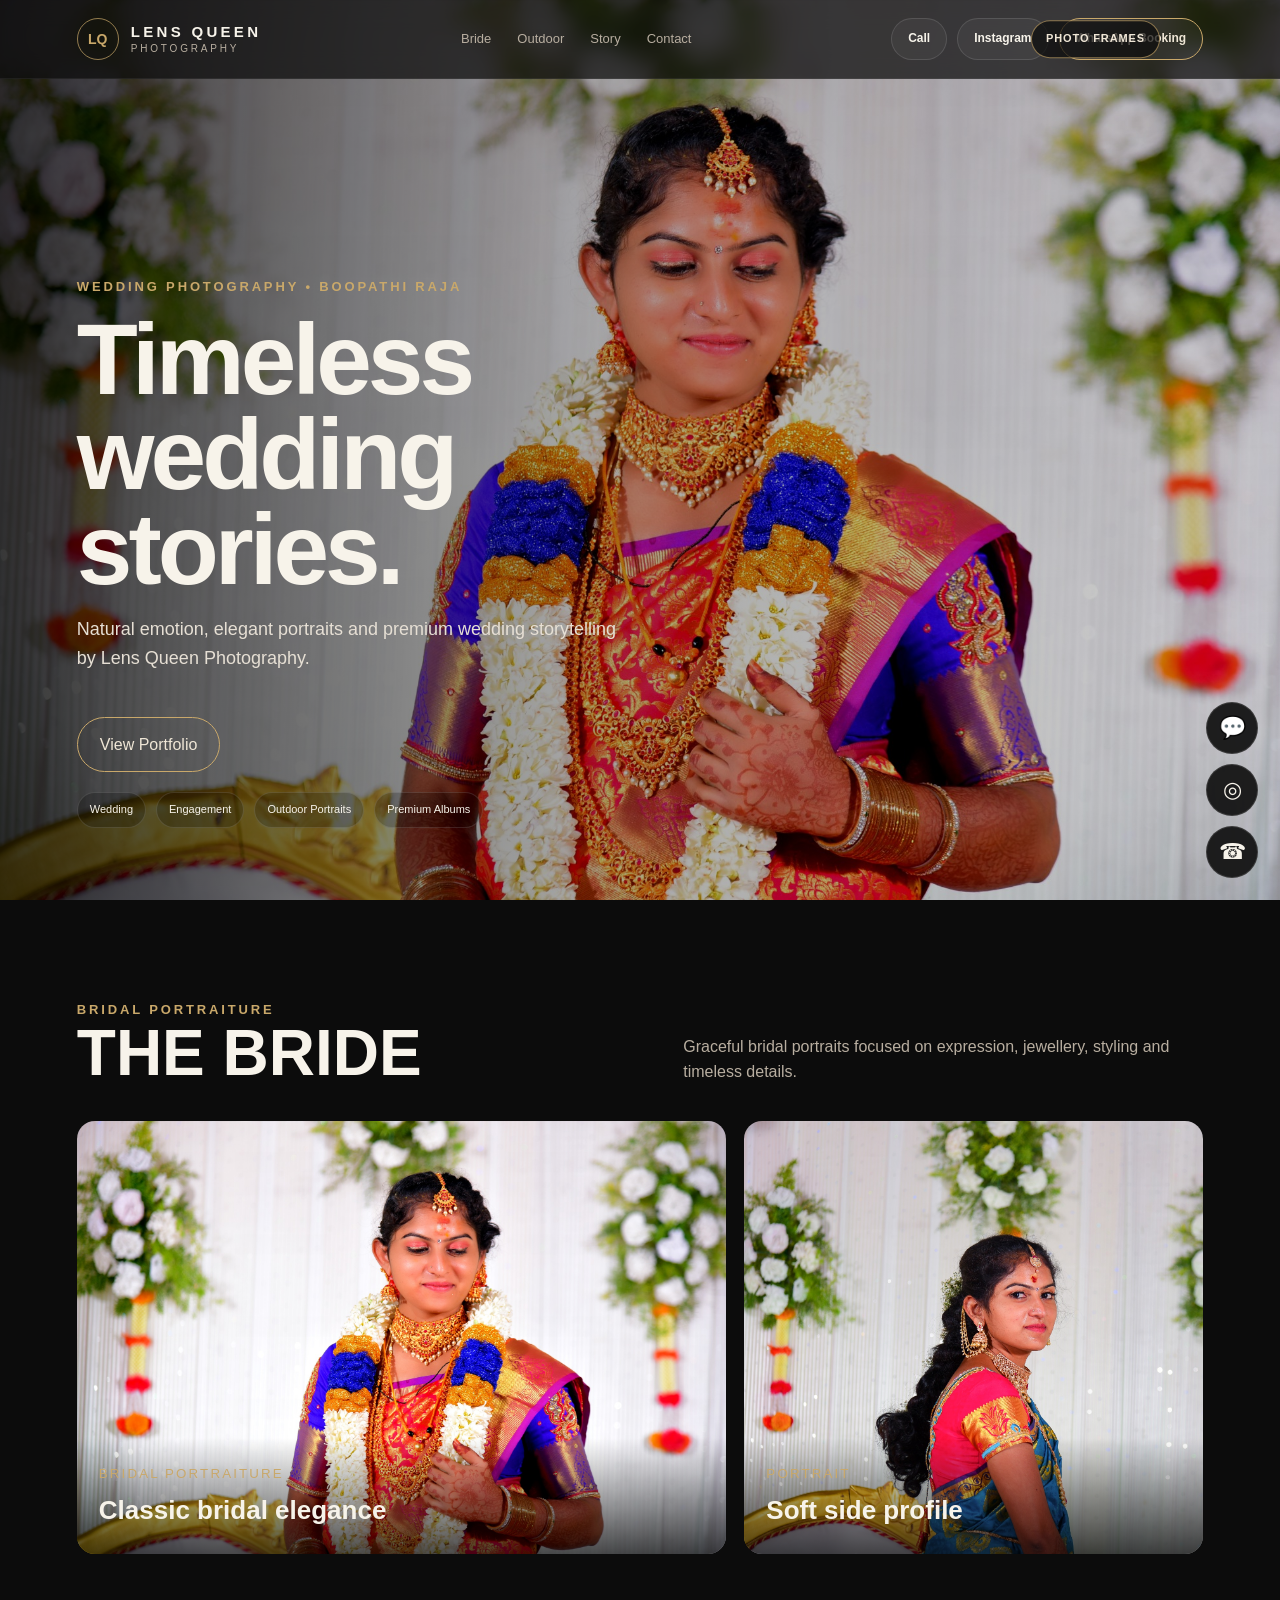
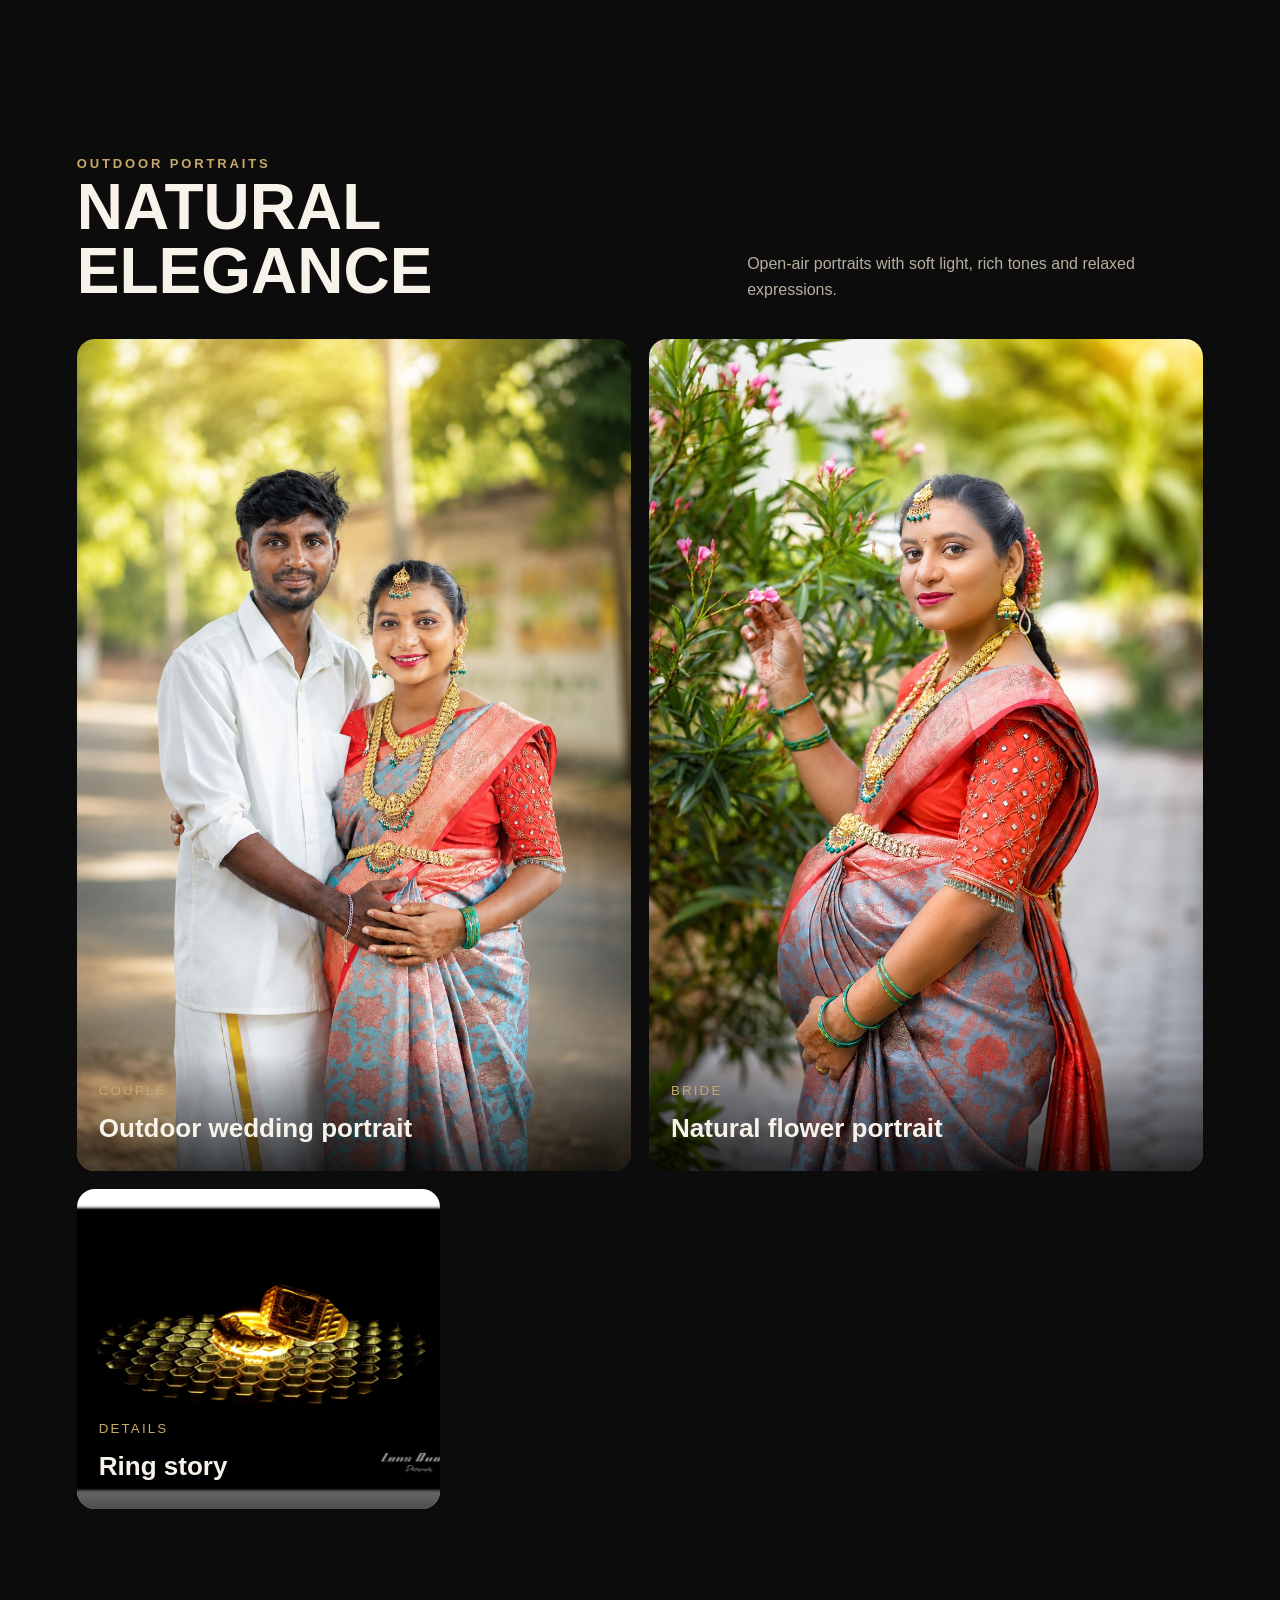
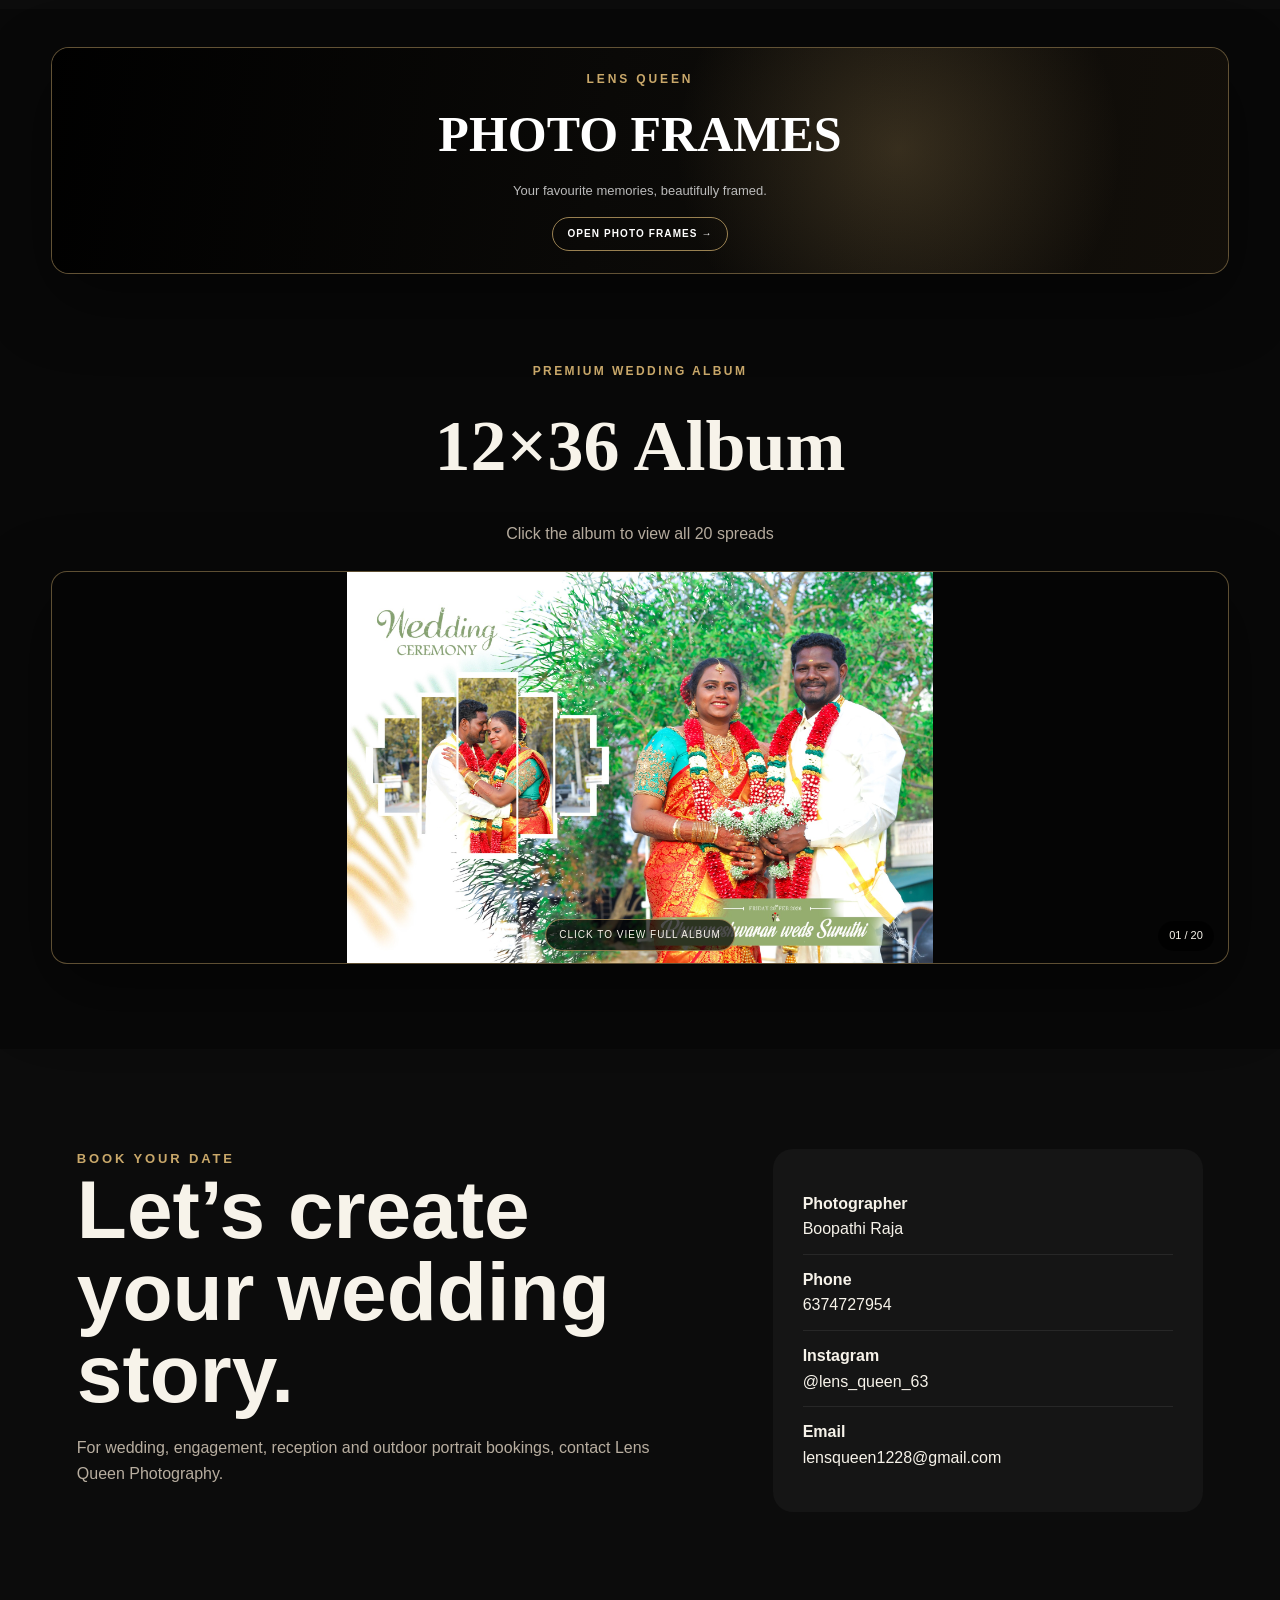
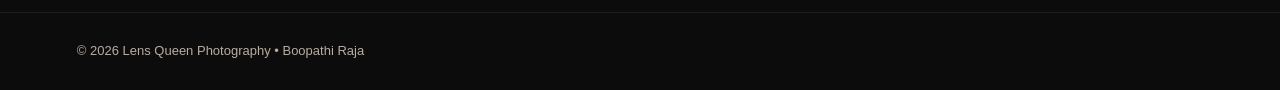
==== index.html @ 9f1c60b3 "Add files via upload" ====
<!DOCTYPE html>

<html lang="en">
<head>
<meta charset="utf-8"/>
<meta content="width=device-width, initial-scale=1.0" name="viewport"/>
<title>Lens Queen Photography | Boopathi Raja</title>
<style>
:root {
  --bg:#0c0c0c;
  --panel:#151515;
  --text:#f7f3ea;
  --muted:#b8aea0;
  --gold:#c9a86a;
  --cream:#efe6d6;
}
*{box-sizing:border-box}
html{scroll-behavior:smooth}
body{margin:0;background:var(--bg);color:var(--text);font-family:Arial,Helvetica,sans-serif;line-height:1.6}
a{color:inherit;text-decoration:none}
nav{
  position:fixed;top:0;left:0;right:0;z-index:10;
  display:flex;justify-content:space-between;align-items:center;
  padding:18px 6vw;background:rgba(12,12,12,.72);backdrop-filter:blur(12px);
  border-bottom:1px solid rgba(255,255,255,.06)
}
.brand{font-weight:800;letter-spacing:.18em;font-size:15px}
nav .links{display:flex;gap:26px;font-size:13px;color:var(--muted)}
.hero{
  min-height:100vh;display:grid;place-items:end start;padding:12vh 6vw 8vh;
  background:
    linear-gradient(90deg,rgba(0,0,0,.78) 0%,rgba(0,0,0,.35) 45%,rgba(0,0,0,.18) 100%),
    url('[data-uri]') center/cover no-repeat;
}
.hero .content{max-width:720px}
.kicker{color:var(--gold);font-weight:700;letter-spacing:.22em;font-size:13px}
h1{font-size:clamp(46px,8vw,100px);line-height:.95;margin:14px 0 18px;letter-spacing:-.04em}
.hero p{max-width:560px;color:#e6dfd4;font-size:18px}
.cta{display:inline-block;margin-top:26px;padding:14px 22px;border:1px solid var(--gold);color:var(--cream);border-radius:999px}
section{padding:100px 6vw}
.section-head{display:flex;justify-content:space-between;gap:30px;align-items:end;margin-bottom:36px}
.section-head h2{font-size:clamp(34px,5vw,64px);margin:0;line-height:1}
.section-head p{max-width:520px;color:var(--muted);margin:0}
.grid{display:grid;grid-template-columns:repeat(12,1fr);gap:18px}
.card{position:relative;overflow:hidden;border-radius:18px;background:var(--panel);min-height:320px}
.card img{width:100%;height:100%;object-fit:cover;display:block;transition:transform .5s ease}
.card:hover img{transform:scale(1.025)}
.c7{grid-column:span 7} .c5{grid-column:span 5} .c4{grid-column:span 4} .c8{grid-column:span 8} .c6{grid-column:span 6}
.overlay{position:absolute;inset:auto 0 0;padding:22px;background:linear-gradient(transparent,rgba(0,0,0,.7))}
.overlay small{color:var(--gold);letter-spacing:.16em}
.overlay h3{margin:5px 0 0;font-size:26px}
.philosophy{background:#111}
.quote{font-size:clamp(34px,6vw,76px);line-height:1.08;max-width:1100px;margin:0;color:var(--cream)}
.quote span{color:var(--gold)}
.contact{display:grid;grid-template-columns:1.2fr .8fr;gap:50px;align-items:start}
.contact h2{font-size:clamp(42px,7vw,82px);line-height:1;margin:0 0 20px}
.info{background:var(--panel);padding:30px;border-radius:20px}
.info div{padding:12px 0;border-bottom:1px solid rgba(255,255,255,.08)}
.info div:last-child{border-bottom:0}
footer{padding:28px 6vw;color:var(--muted);border-top:1px solid rgba(255,255,255,.08);font-size:13px}
@media(max-width:820px){
  nav .links{display:none}
  .grid{grid-template-columns:1fr}
  .c7,.c5,.c4,.c8,.c6{grid-column:auto}
  .contact{grid-template-columns:1fr}
  section{padding:72px 5vw}
}

.logo-wrap{display:flex;align-items:center;gap:12px}
.logo-mark{width:42px;height:42px;border:1px solid rgba(201,168,106,.7);border-radius:50%;display:grid;place-items:center;font-weight:800;font-size:14px;color:var(--gold)}
.logo-text{display:flex;flex-direction:column;line-height:1.05}
.logo-text strong{font-size:15px;letter-spacing:.22em}
.logo-text span{font-size:10px;color:var(--muted);letter-spacing:.28em;margin-top:4px}
.action-buttons{display:flex;gap:10px;align-items:center}
.action-btn{display:inline-flex;align-items:center;justify-content:center;min-height:42px;padding:0 16px;border-radius:999px;border:1px solid rgba(255,255,255,.12);background:rgba(255,255,255,.04);font-size:12px;font-weight:700;transition:.25s ease}
.action-btn.primary{border-color:var(--gold);color:var(--cream)}
.floating-contact{position:fixed;right:22px;bottom:22px;z-index:30;display:flex;flex-direction:column;gap:10px}
.float-btn{width:52px;height:52px;border-radius:50%;display:grid;place-items:center;background:rgba(16,16,16,.92);border:1px solid rgba(255,255,255,.13);font-size:22px}
.mobile-contact-bar{display:none}
.hero-badges{display:flex;gap:10px;flex-wrap:wrap;margin-top:20px}
.hero-badges span{padding:8px 12px;border:1px solid rgba(255,255,255,.12);border-radius:999px;font-size:11px;background:rgba(0,0,0,.22)}
@media(max-width:980px){nav{padding:14px 4vw}.links{display:none!important}.action-buttons{display:none}}
@media(max-width:820px){
body{padding-bottom:74px}.floating-contact{display:none}
.mobile-contact-bar{position:fixed;left:0;right:0;bottom:0;z-index:40;display:grid;grid-template-columns:repeat(3,1fr);background:rgba(10,10,10,.96);border-top:1px solid rgba(255,255,255,.08)}
.mobile-contact-bar a{min-height:64px;display:flex;align-items:center;justify-content:center;gap:8px;font-weight:700;font-size:12px;border-right:1px solid rgba(255,255,255,.07)}
.mobile-contact-bar a:last-child{border-right:0}
.logo-mark{width:36px;height:36px;font-size:12px}
.logo-text strong{font-size:13px}.logo-text span{font-size:9px}
}


.album-feature{
  padding:90px 6vw;
  background:linear-gradient(180deg,#101010 0%,#080808 100%);
  border-top:1px solid rgba(255,255,255,.06);
  border-bottom:1px solid rgba(255,255,255,.06);
}
.album-feature-wrap{
  max-width:1500px;margin:0 auto;
  display:grid;grid-template-columns:1.15fr .85fr;
  gap:42px;align-items:center
}
.album-feature-preview{
  display:block;overflow:hidden;border-radius:18px;
  border:1px solid rgba(201,168,106,.35);
  box-shadow:0 28px 70px rgba(0,0,0,.42);
  background:#111
}
.album-feature-preview img{
  width:100%;display:block;aspect-ratio:3/1;object-fit:cover;
  transition:transform .45s ease
}
.album-feature-preview:hover img{transform:scale(1.02)}
.album-feature-copy .kicker{
  color:var(--gold);font-size:12px;font-weight:700;
  letter-spacing:.22em
}
.album-feature-copy h2{
  margin:8px 0 14px;font-family:Georgia,serif;
  font-size:clamp(36px,5vw,70px);line-height:1.05
}
.album-feature-copy p{
  color:var(--muted);max-width:620px;font-size:16px
}
.album-open-btn{
  display:inline-block;margin-top:18px;padding:13px 22px;
  border:1px solid var(--gold);border-radius:999px;
  color:var(--cream);font-size:13px;font-weight:700;
  letter-spacing:.08em;transition:.25s
}
.album-open-btn:hover{background:var(--gold);color:#111}
@media(max-width:850px){
  .album-feature{padding:60px 18px}
  .album-feature-wrap{grid-template-columns:1fr;gap:24px}
  .album-feature-copy{text-align:center}
  .album-feature-copy p{margin-left:auto;margin-right:auto}
}



/* 12x36 full inline album */
.album-full-gallery{
  padding:90px 6vw 80px;
  background:linear-gradient(180deg,#101010 0%,#080808 100%);
  border-top:1px solid rgba(255,255,255,.06);
  border-bottom:1px solid rgba(255,255,255,.06);
}
.album-gallery-head{
  max-width:1500px;
  margin:0 auto 30px;
  text-align:center;
}
.album-gallery-head .kicker{
  color:var(--gold);
  font-size:12px;
  font-weight:700;
  letter-spacing:.22em;
}
.album-gallery-head h2{
  margin:8px 0 12px;
  font-family:Georgia,serif;
  font-size:clamp(38px,6vw,76px);
  line-height:1.05;
}
.album-gallery-head p{
  color:var(--muted);
  margin:0 auto;
  max-width:760px;
}
.album-spreads{
  max-width:1600px;
  margin:0 auto;
  display:grid;
  grid-template-columns:1fr;
  gap:28px;
}
.album-spread{
  margin:0;
  overflow:hidden;
  border-radius:16px;
  background:#111;
  border:1px solid rgba(201,168,106,.28);
  box-shadow:0 24px 60px rgba(0,0,0,.32);
}
.album-spread img{
  display:block;
  width:100%;
  height:auto;
  aspect-ratio:3/1;
  object-fit:contain;
  background:#111;
}
.album-spread figcaption{
  padding:9px 14px;
  color:#9f968a;
  font-size:12px;
  text-align:right;
}
@media(max-width:700px){
  .album-full-gallery{padding:60px 12px 50px}
  .album-spreads{gap:16px}
  .album-spread{border-radius:9px}
}

/* Cinematic 12x36 Album Movie */
.album-movie-section{
  padding:80px 4vw 90px;
  background:radial-gradient(circle at center,#18130e 0,#0b0b0b 48%,#060606 100%);
  border-top:1px solid rgba(255,255,255,.06);
}
.album-movie-head{text-align:center;max-width:900px;margin:0 auto 28px}
.album-movie-head .kicker{color:var(--gold);font-size:12px;font-weight:700;letter-spacing:.22em}
.album-movie-head h2{font-family:Georgia,serif;font-size:clamp(40px,6vw,76px);margin:8px 0}
.album-movie-head p{color:var(--muted);margin:0}
.album-movie{position:relative;max-width:1500px;margin:auto;padding:0 56px}
.movie-stage{
  position:relative;overflow:hidden;border-radius:18px;background:#050505;
  border:1px solid rgba(201,168,106,.38);box-shadow:0 30px 90px rgba(0,0,0,.55);
  aspect-ratio:3/1;
}
.movie-stage img{
  width:100%;height:100%;display:block;object-fit:contain;background:#050505;
  opacity:1;transform:scale(1);transition:opacity .65s ease,transform 5s ease;
}
.movie-stage img.movie-changing{opacity:.08;transform:scale(1.015)}
.movie-shade{position:absolute;inset:0;pointer-events:none;background:linear-gradient(180deg,transparent 70%,rgba(0,0,0,.45))}
.movie-counter{position:absolute;right:18px;bottom:15px;padding:7px 11px;border-radius:999px;background:rgba(0,0,0,.62);font-size:12px;letter-spacing:.12em}
.movie-play{position:absolute;left:18px;bottom:14px;width:38px;height:38px;border-radius:50%;border:1px solid rgba(255,255,255,.35);background:rgba(0,0,0,.55);color:#fff;cursor:pointer}
.movie-arrow{position:absolute;top:50%;transform:translateY(-50%);z-index:5;width:44px;height:64px;border-radius:999px;border:1px solid rgba(201,168,106,.5);background:rgba(10,10,10,.75);color:#fff;font-size:25px;cursor:pointer}
.movie-prev{left:0}.movie-next{right:0}
.movie-dots{display:flex;justify-content:center;flex-wrap:wrap;gap:7px;margin-top:18px}
.movie-dot{width:7px;height:7px;padding:0;border:0;border-radius:50%;background:#555;cursor:pointer}
.movie-dot.active{background:var(--gold);transform:scale(1.45)}
@media(max-width:700px){
  .album-movie-section{padding:55px 10px 65px}
  .album-movie{padding:0}
  .movie-stage{border-radius:9px}
  .movie-arrow{top:calc(50% - 15px);width:34px;height:50px;background:rgba(0,0,0,.5)}
  .movie-prev{left:6px}.movie-next{right:6px}
  .movie-counter{right:9px;bottom:8px;font-size:10px}
  .movie-play{left:9px;bottom:7px;width:32px;height:32px}
}

.album-launch-section{padding:75px 4vw;background:#080808}
.album-launch-card{position:relative;max-width:1300px;margin:auto;aspect-ratio:3/1;overflow:hidden;border-radius:18px;border:1px solid rgba(201,168,106,.45);cursor:pointer;background:#050505}
.album-launch-card img{width:100%;height:100%;object-fit:cover;display:block;filter:brightness(.65);transition:.4s}
.album-launch-card:hover img{transform:scale(1.015);filter:brightness(.5)}
.album-launch-overlay{position:absolute;inset:0;display:flex;flex-direction:column;align-items:center;justify-content:center;text-align:center;background:linear-gradient(180deg,transparent,rgba(0,0,0,.5))}
.album-launch-overlay .kicker{color:var(--gold);font-size:12px;letter-spacing:.2em}
.album-launch-overlay h2{font-family:Georgia,serif;font-size:clamp(34px,6vw,72px);margin:8px 0 18px}
.album-launch-overlay span{border:1px solid var(--gold);padding:11px 18px;border-radius:999px;color:#fff;font-size:12px;letter-spacing:.12em}
.album-modal{position:fixed;inset:0;z-index:9999;background:rgba(0,0,0,.96);display:none;align-items:center;justify-content:center;padding:65px 60px}
.album-modal.open{display:flex}
.modal-stage{position:relative;width:min(1500px,100%);aspect-ratio:3/1;background:#050505;border:1px solid rgba(201,168,106,.4);border-radius:15px;overflow:hidden}
.modal-stage img{width:100%;height:100%;object-fit:contain;display:block}
.album-close{position:absolute;right:18px;top:12px;z-index:4;border:0;background:none;color:#fff;font-size:42px;cursor:pointer}
.modal-arrow{position:absolute;z-index:4;top:50%;transform:translateY(-50%);width:46px;height:64px;border-radius:30px;border:1px solid rgba(201,168,106,.55);background:rgba(0,0,0,.6);color:#fff;font-size:35px;cursor:pointer}
.modal-prev{left:8px}.modal-next{right:8px}
.modal-counter{position:absolute;right:14px;bottom:12px;background:rgba(0,0,0,.65);padding:7px 12px;border-radius:20px}
.modal-play{position:absolute;left:14px;bottom:10px;width:38px;height:38px;border-radius:50%;border:1px solid #777;background:rgba(0,0,0,.65);color:#fff}
@media(max-width:700px){
 .album-launch-section{padding:45px 10px}
 .album-launch-card{border-radius:10px}
 .album-modal{padding:55px 5px}
 .modal-stage{border-radius:8px}
 .modal-arrow{width:34px;height:50px;font-size:27px}
 .album-close{right:12px;top:7px}
}

.album-home-movie-section{padding:70px 4vw 85px;background:#080808}
.album-home-head{text-align:center;margin-bottom:25px}.album-home-head .kicker{color:var(--gold);font-size:12px;letter-spacing:.2em}
.album-home-head h2{font-family:Georgia,serif;font-size:clamp(38px,6vw,72px);margin:8px 0}.album-home-head p{color:var(--muted)}
.album-home-stage{position:relative;max-width:1400px;margin:auto;aspect-ratio:3/1;background:#050505;border:1px solid rgba(201,168,106,.45);border-radius:16px;overflow:hidden;cursor:pointer;box-shadow:0 25px 70px rgba(0,0,0,.5)}
.album-home-stage img{width:100%;height:100%;object-fit:contain;display:block;transition:opacity .5s ease}
.home-album-counter{position:absolute;right:14px;bottom:12px;background:rgba(0,0,0,.7);padding:6px 11px;border-radius:20px;font-size:11px}
.home-open-label{position:absolute;left:50%;bottom:12px;transform:translateX(-50%);background:rgba(0,0,0,.7);border:1px solid rgba(201,168,106,.65);padding:7px 13px;border-radius:20px;font-size:10px;letter-spacing:.1em;white-space:nowrap}
@media(max-width:700px){.album-home-movie-section{padding:45px 10px}.album-home-stage{border-radius:8px}.home-open-label{bottom:8px;font-size:8px;padding:5px 8px}.home-album-counter{bottom:8px;right:7px;font-size:8px}}

.album-modal.open{display:block;overflow-y:auto;padding:70px 4vw 50px}
.all-album-wrap{max-width:1500px;margin:auto}
.all-album-head{text-align:center;margin-bottom:28px}
.all-album-head .kicker{color:var(--gold);font-size:12px;letter-spacing:.2em}
.all-album-head h2{font-family:Georgia,serif;font-size:clamp(38px,6vw,68px);margin:7px 0}
.all-album-head p{color:var(--muted)}
.all-album-grid{display:grid;grid-template-columns:1fr;gap:22px}
.all-album-grid figure{margin:0;background:#050505;border:1px solid rgba(201,168,106,.28);border-radius:12px;overflow:hidden}
.all-album-grid img{width:100%;height:auto;display:block;aspect-ratio:3/1;object-fit:contain}
.all-album-grid figcaption{text-align:center;color:#aaa;font-size:11px;padding:8px;letter-spacing:.1em}
@media(max-width:700px){.album-modal.open{padding:58px 7px 30px}.all-album-grid{gap:12px}.all-album-grid figure{border-radius:7px}}

/* PHOTO FRAMES — exact center of the top header */
.photo-frames-exact-center{
  position:absolute;
  left:50%;
  top:50%;
  transform:translate(-50%,-50%);
  z-index:20;
  color:var(--cream);
  border:1px solid rgba(201,168,106,.65);
  padding:9px 16px;
  border-radius:999px;
  font-size:12px;
  font-weight:700;
  letter-spacing:.08em;
  white-space:nowrap;
  background:rgba(12,12,12,.72);
}
@media(max-width:820px){
  .photo-frames-exact-center{
    display:block;
    left:50%;
    padding:8px 12px;
    font-size:10px;
  }
}

/* Photo Frames feature — placed immediately above 12x36 Album */
.photo-frames-feature{padding:70px 4vw 25px;background:#080808}
.photo-frames-feature-card{
  position:relative;display:block;max-width:1400px;margin:auto;min-height:330px;
  overflow:hidden;border-radius:18px;border:1px solid rgba(201,168,106,.45);
  text-decoration:none;color:#fff;background:#0c0b09;
  box-shadow:0 25px 70px rgba(0,0,0,.45)
}
.photo-frames-feature-bg{
  position:absolute;inset:0;
  background:
    radial-gradient(circle at 72% 45%,rgba(201,168,106,.22),transparent 26%),
    linear-gradient(100deg,rgba(0,0,0,.96) 0%,rgba(10,9,7,.88) 48%,rgba(22,17,10,.62) 100%);
  transition:transform .45s ease,filter .45s ease
}
.photo-frames-feature-card:hover .photo-frames-feature-bg{transform:scale(1.02);filter:brightness(1.12)}
.photo-frames-feature-content{
  position:relative;z-index:2;min-height:330px;display:flex;flex-direction:column;
  justify-content:center;align-items:center;text-align:center;padding:35px
}
.photo-frames-kicker{color:var(--gold);font-size:12px;font-weight:700;letter-spacing:.24em}
.photo-frames-feature h2{font-family:Georgia,serif;font-size:clamp(42px,7vw,82px);margin:8px 0 10px}
.photo-frames-feature p{color:#bbb;margin:0 0 25px}
.photo-frames-feature span{
  display:inline-block;border:1px solid rgba(201,168,106,.75);border-radius:999px;
  padding:11px 18px;color:#fff;font-size:11px;font-weight:700;letter-spacing:.11em
}
@media(max-width:700px){
 .photo-frames-feature{padding:45px 10px 15px}
 .photo-frames-feature-card,.photo-frames-feature-content{min-height:230px}
 .photo-frames-feature-card{border-radius:10px}
 .photo-frames-feature-content{padding:24px 15px}
 .photo-frames-feature p{font-size:13px}
}

/* PHOTO FRAMES — move from center to right side of top header */
.photo-frames-exact-center{display:none!important;}
.photo-frames-side{
  position:absolute;
  right:190px;
  top:50%;
  transform:translateY(-50%);
  z-index:20;
  color:var(--cream);
  border:1px solid rgba(201,168,106,.65);
  padding:9px 14px;
  border-radius:999px;
  font-size:11px;
  font-weight:700;
  letter-spacing:.08em;
  white-space:nowrap;
  background:rgba(12,12,12,.72);
}
@media(max-width:980px){
  .photo-frames-side{
    right:72px;
    padding:8px 11px;
    font-size:10px;
  }
}
@media(max-width:560px){
  .photo-frames-side{
    right:58px;
    padding:7px 9px;
    font-size:9px;
  }
}

/* PHOTO FRAMES — keep on side, but not too close to screen edge */
.photo-frames-side{
  right:120px !important;
}
@media(max-width:980px){
  .photo-frames-side{
    right:82px !important;
  }
}
@media(max-width:560px){
  .photo-frames-side{
    right:64px !important;
    padding:7px 9px !important;
    font-size:9px !important;
  }
}

/* Compact PHOTO FRAMES section */
.photo-frames-feature{padding:38px 4vw 18px !important;}
.photo-frames-feature-card{min-height:190px !important;}
.photo-frames-feature-content{min-height:190px !important;padding:22px !important;}
.photo-frames-feature h2{
  font-size:clamp(30px,4vw,50px) !important;
  margin:5px 0 7px !important;
}
.photo-frames-feature p{
  margin:0 0 15px !important;
  font-size:13px !important;
}
.photo-frames-feature span{
  padding:8px 14px !important;
  font-size:10px !important;
}
@media(max-width:700px){
 .photo-frames-feature{padding:28px 10px 12px !important;}
 .photo-frames-feature-card,.photo-frames-feature-content{min-height:150px !important;}
 .photo-frames-feature h2{font-size:30px !important;}
 .photo-frames-feature p{font-size:11px !important;margin-bottom:11px !important;}
}
</style>
</head>
<body><div id="top"></div>
<nav>
<a class="logo-wrap" href="#top">
<div class="logo-mark">LQ</div>
<div class="logo-text"><strong>LENS QUEEN</strong><span>PHOTOGRAPHY</span></div>
</a>
<div class="links">
<a href="#bride">Bride</a><a href="#outdoor">Outdoor</a><a href="#story">Story</a><a href="#contact">Contact</a>
</div>
<a class="photo-frames-side" href="photo-frames/">PHOTO FRAMES</a><div class="action-buttons">
<a class="action-btn" href="tel:+916374727954">Call</a>
<a class="action-btn" href="https://instagram.com/lens_queen_63" target="_blank">Instagram</a>
<a class="action-btn primary" href="https://wa.me/916374727954?text=Hi%20Lens%20Queen%20Photography,%20I%20would%20like%20to%20book%20a%20wedding%20shoot." target="_blank">WhatsApp Booking</a>
</div>
</nav>
<header class="hero">
<div class="content">
<div class="kicker">WEDDING PHOTOGRAPHY • BOOPATHI RAJA</div>
<h1>Timeless wedding stories.</h1>
<p>Natural emotion, elegant portraits and premium wedding storytelling by Lens Queen Photography.</p>
<a class="cta" href="#bride">View Portfolio</a><div class="hero-badges"><span>Wedding</span><span>Engagement</span><span>Outdoor Portraits</span><span>Premium Albums</span></div>
</div>
</header>
<section id="bride">
<div class="section-head">
<div>
<div class="kicker">BRIDAL PORTRAITURE</div>
<h2>THE BRIDE</h2>
</div>
<p>Graceful bridal portraits focused on expression, jewellery, styling and timeless details.</p>
</div>
<div class="grid">
<div class="card c7"><img src="[data-uri]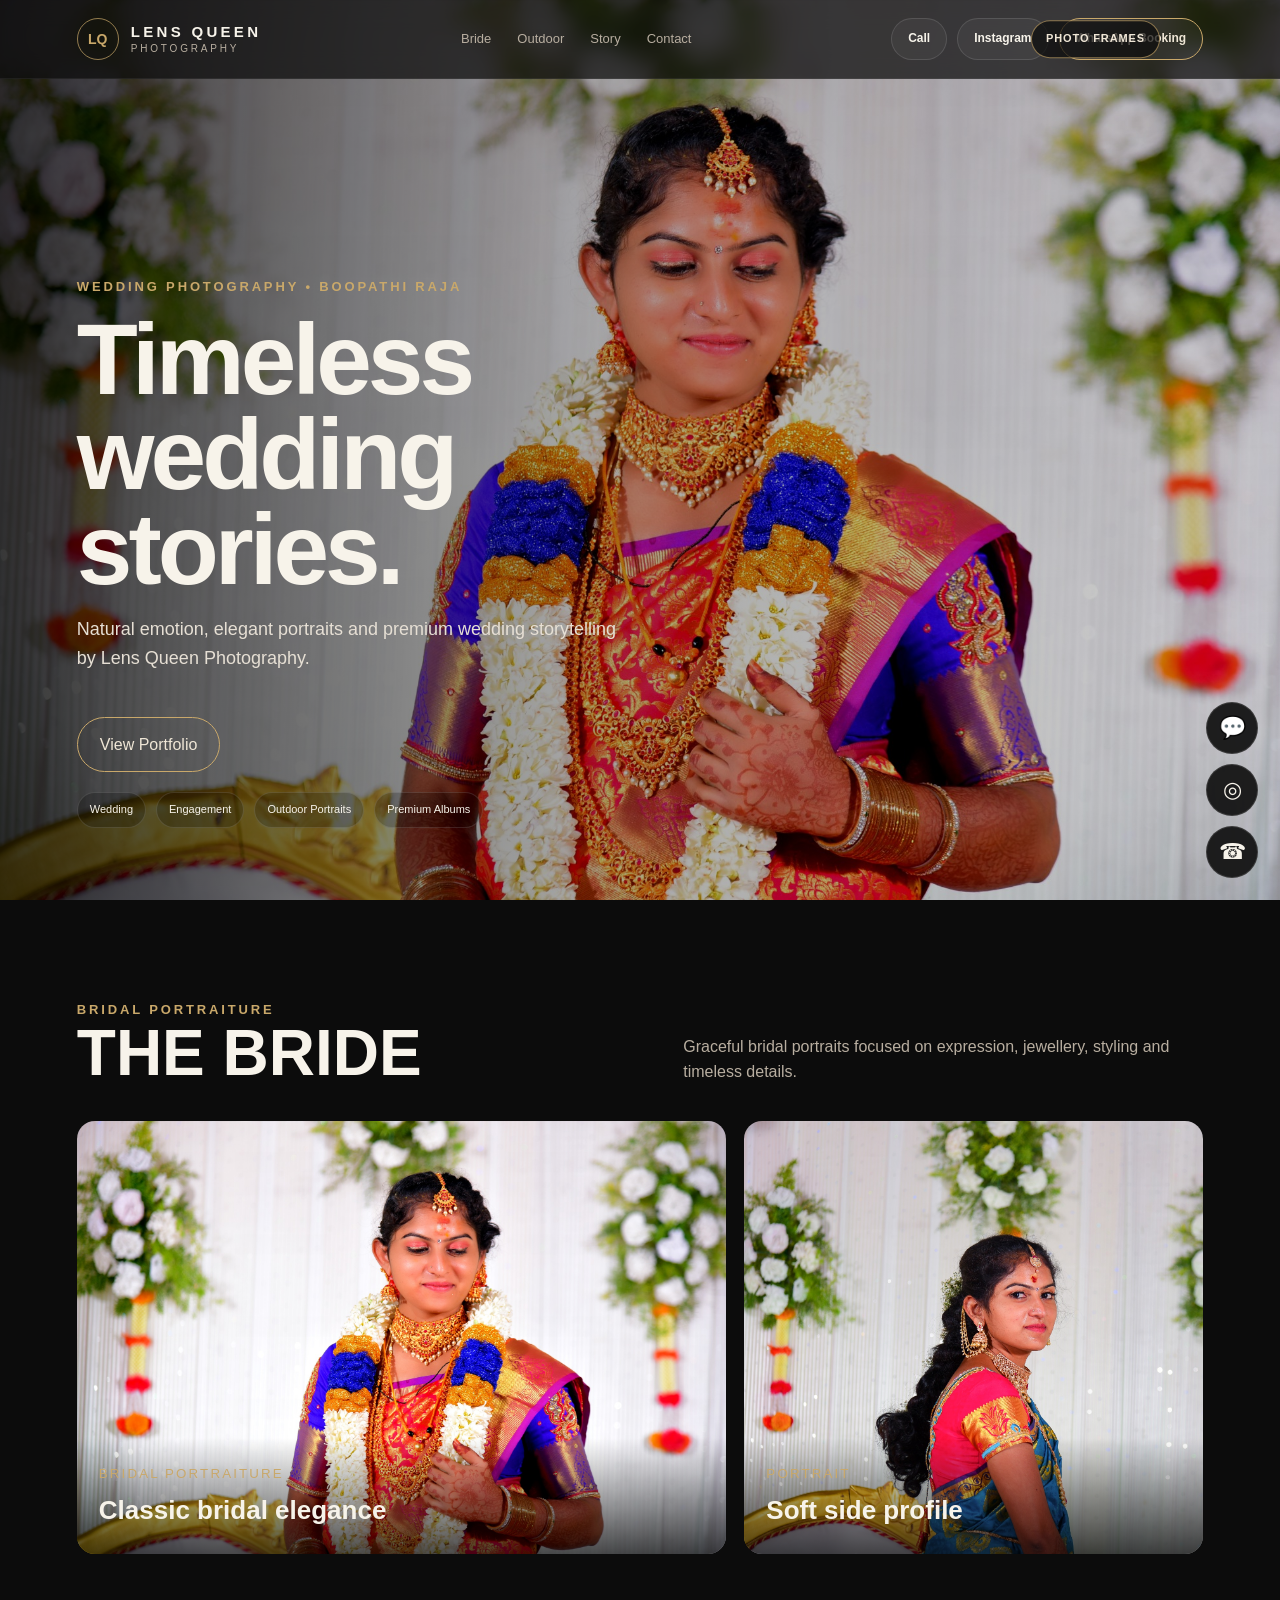
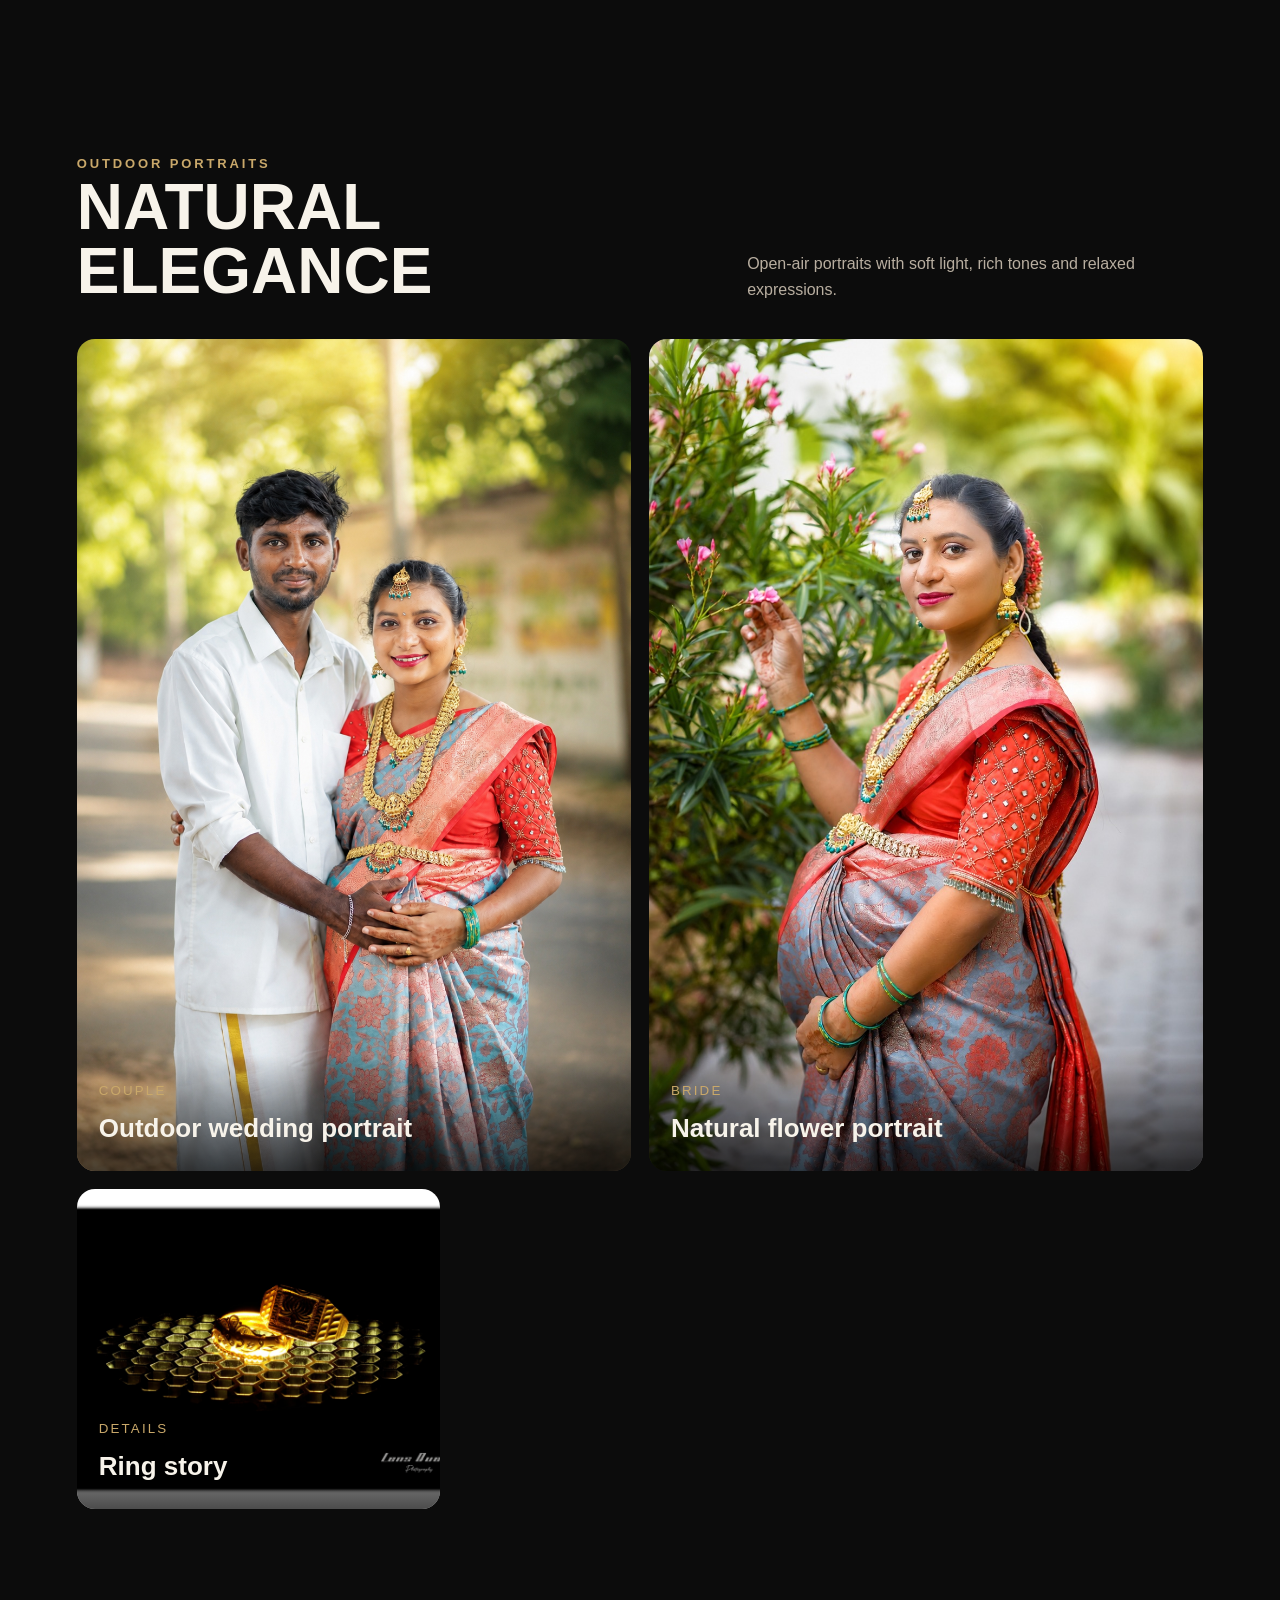
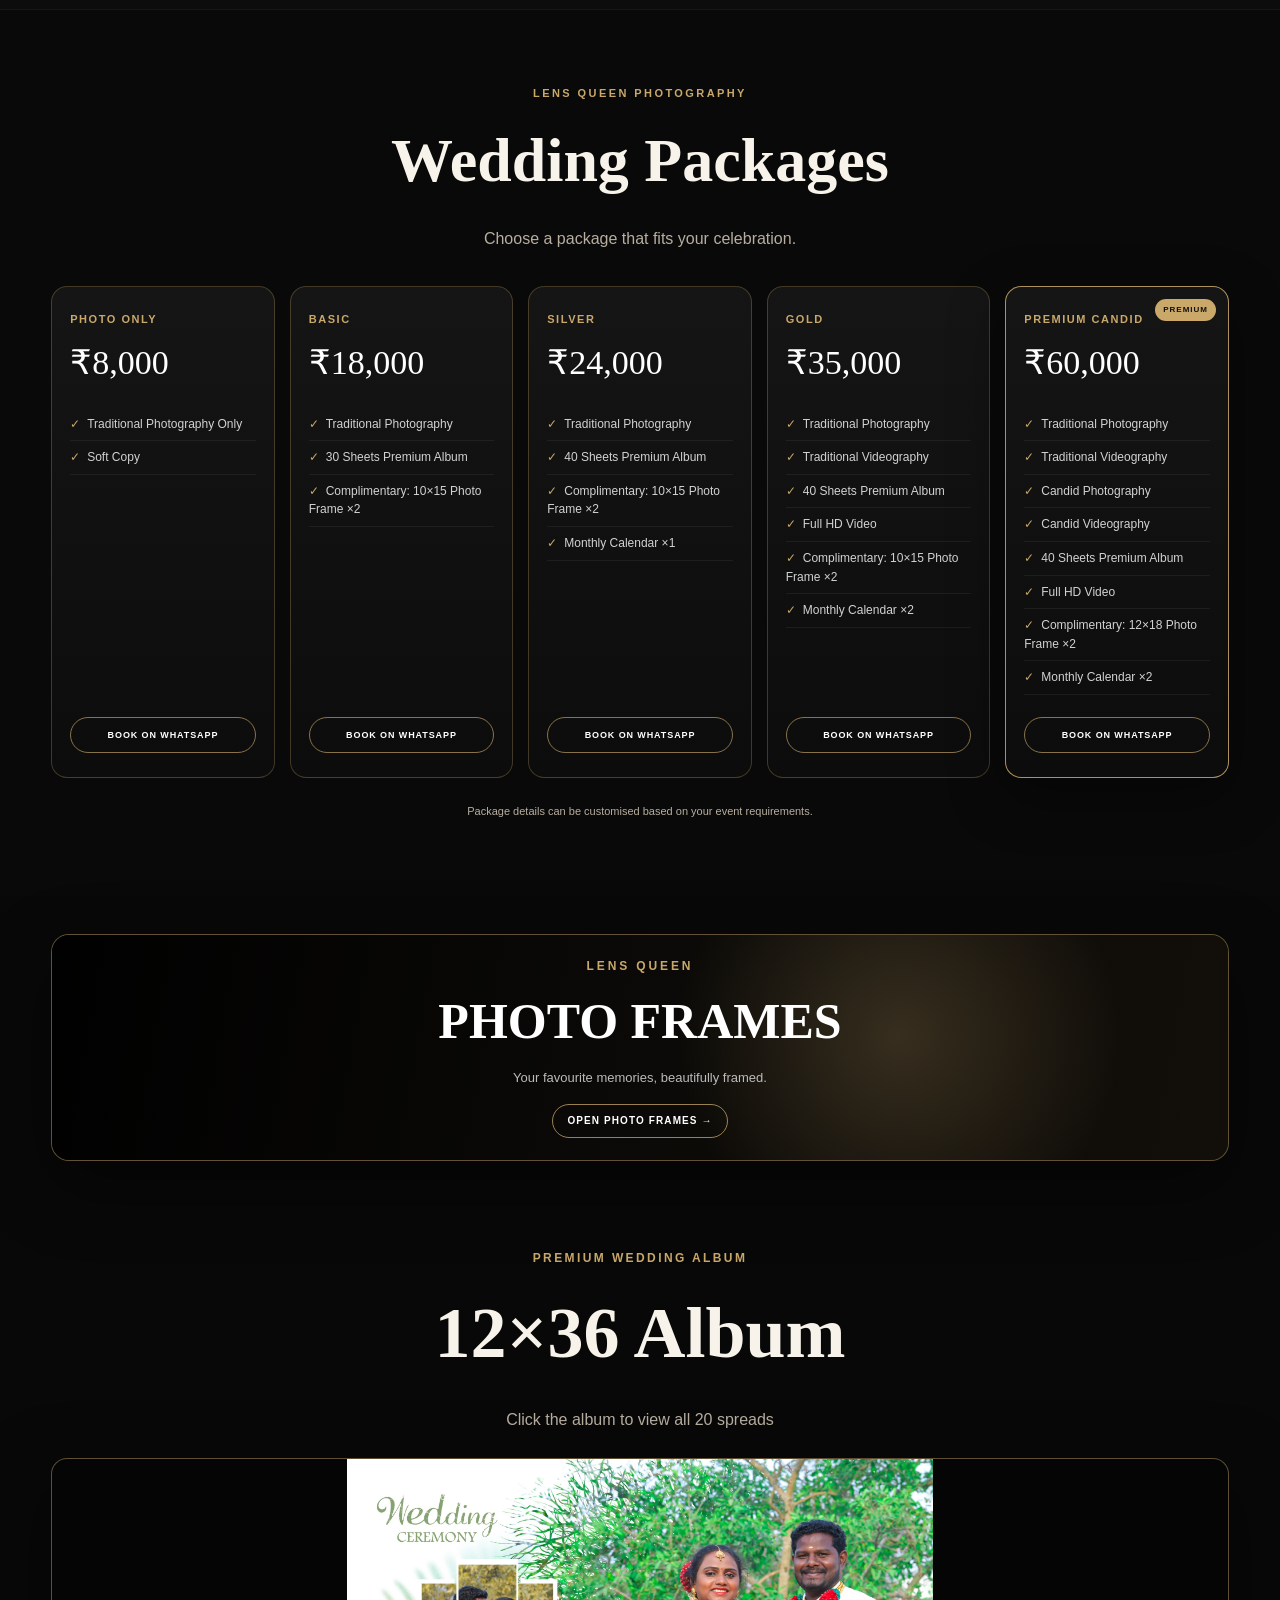
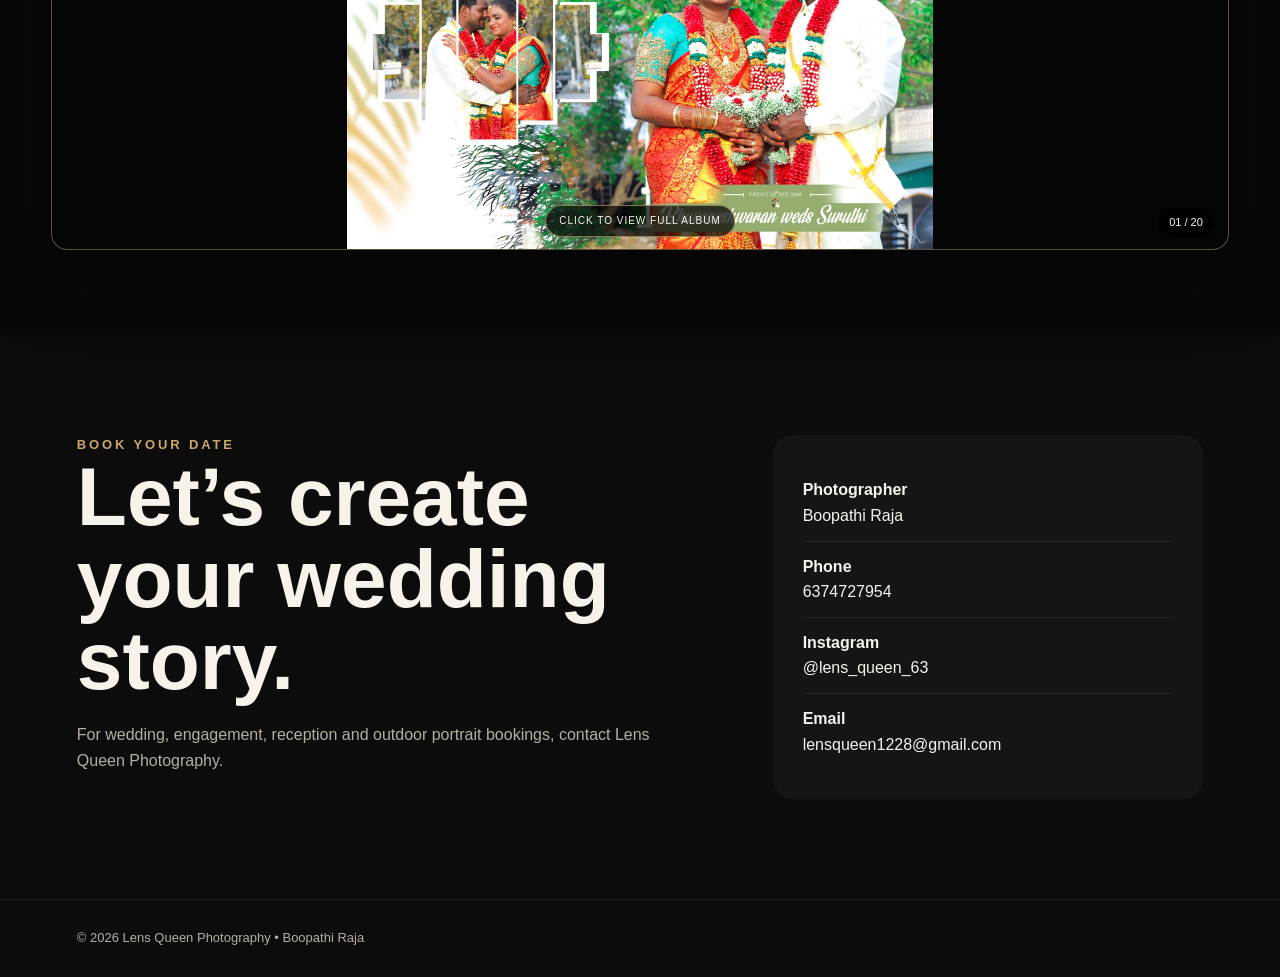
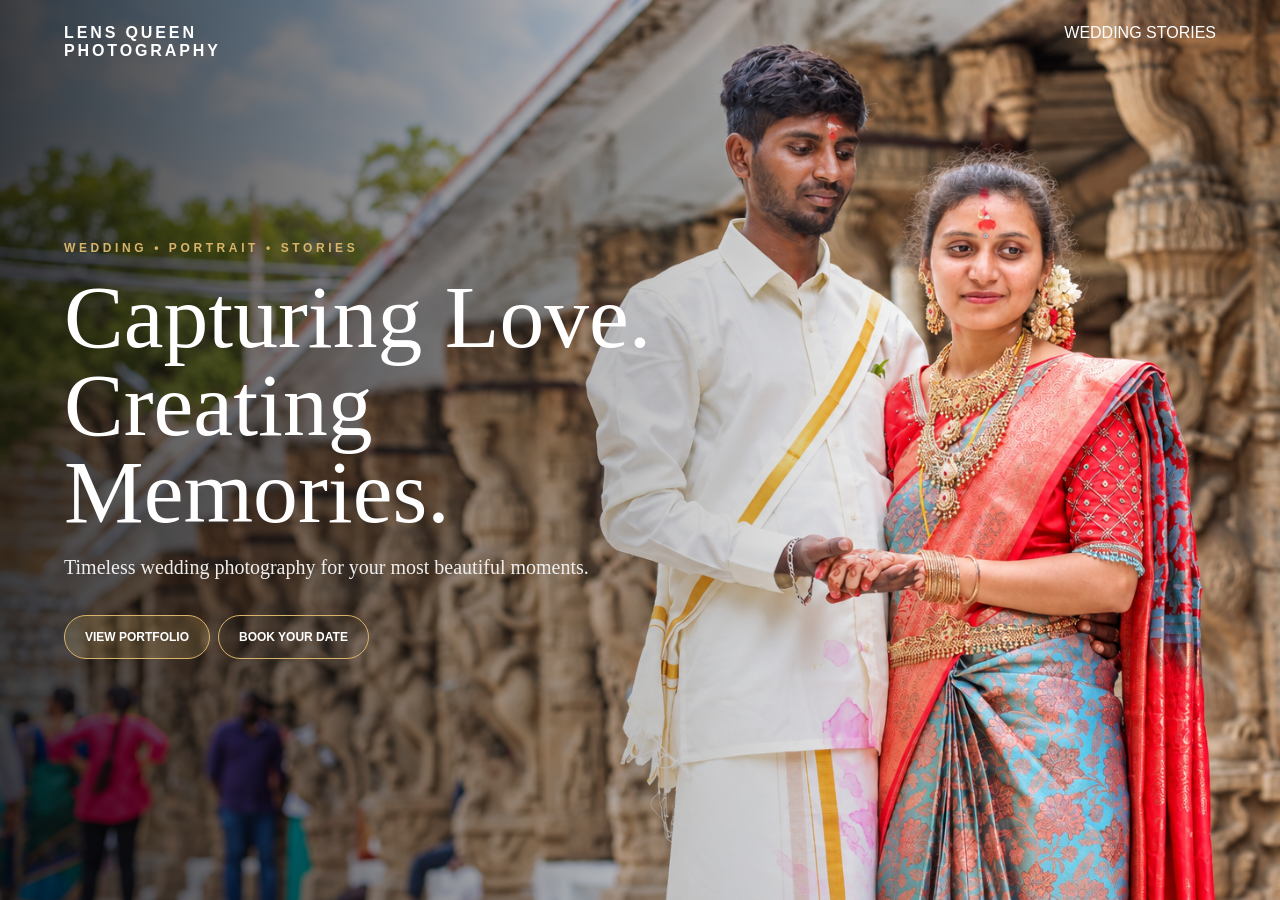
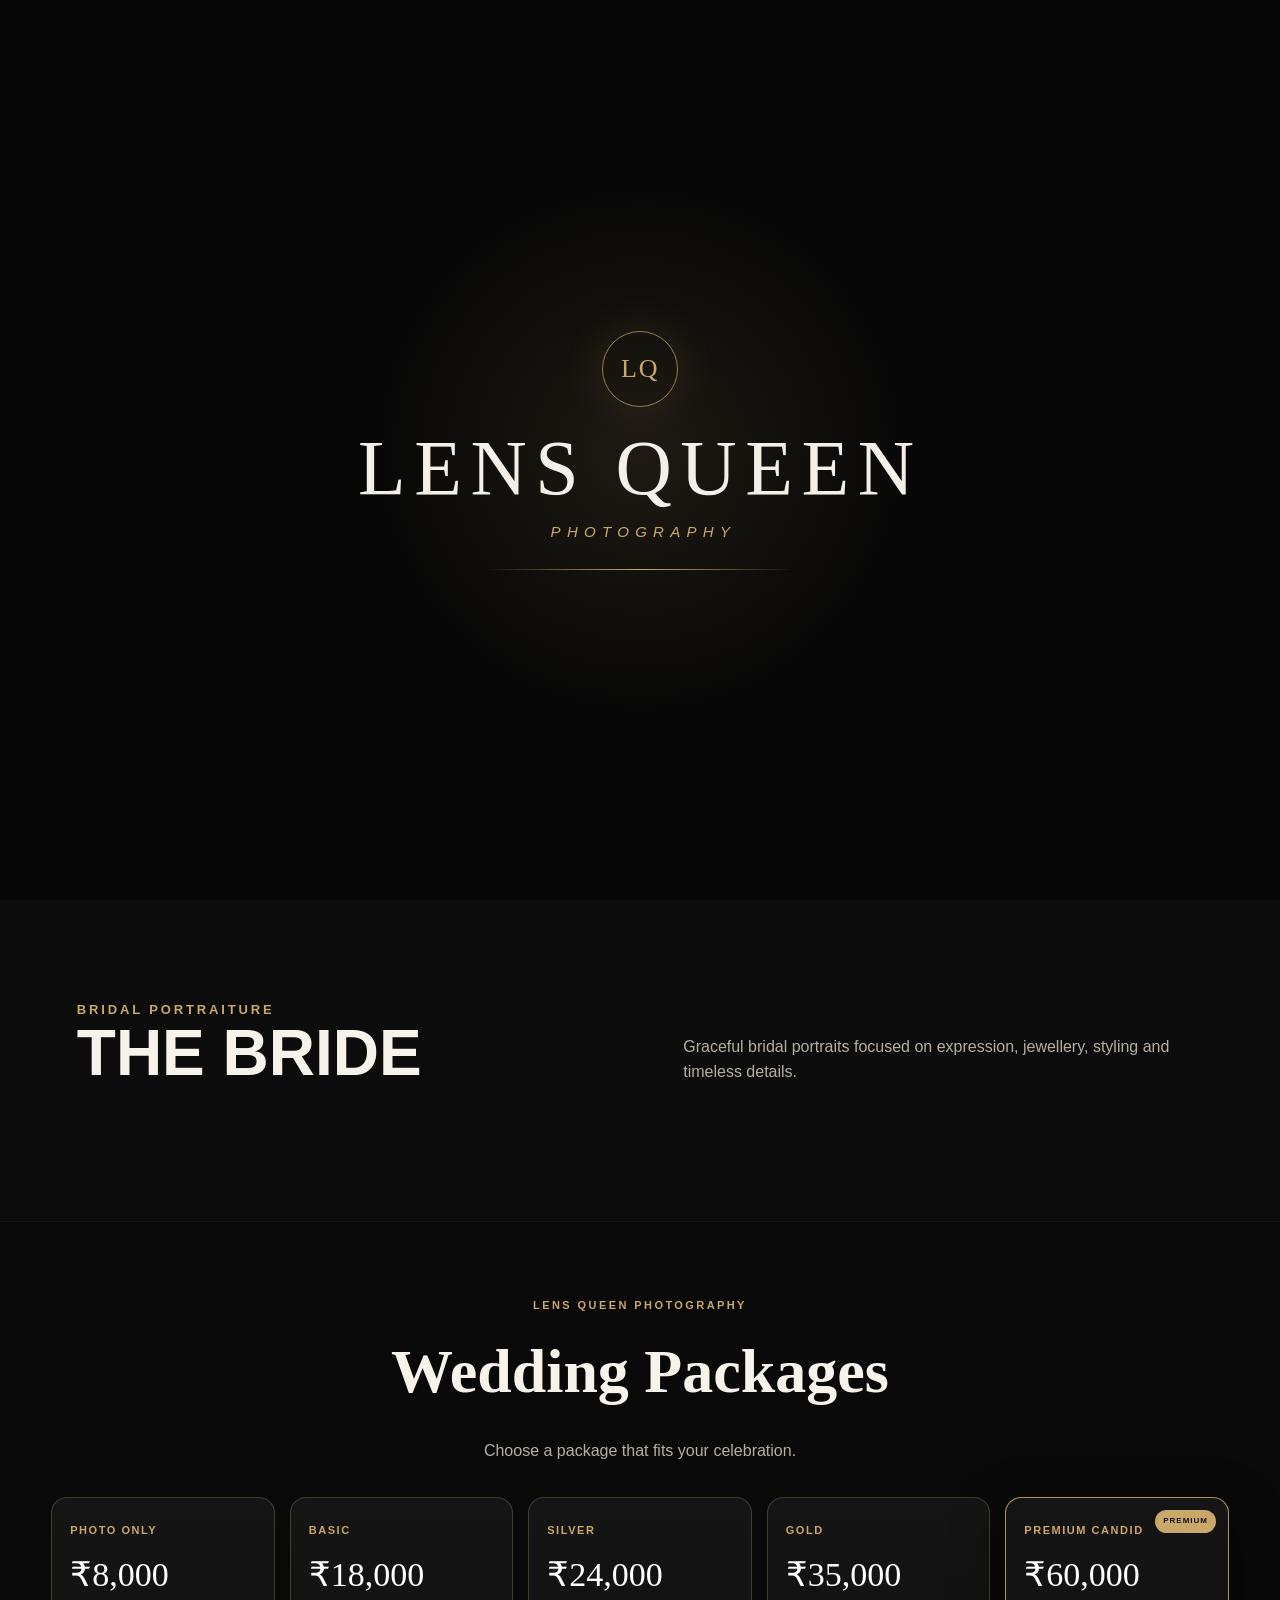
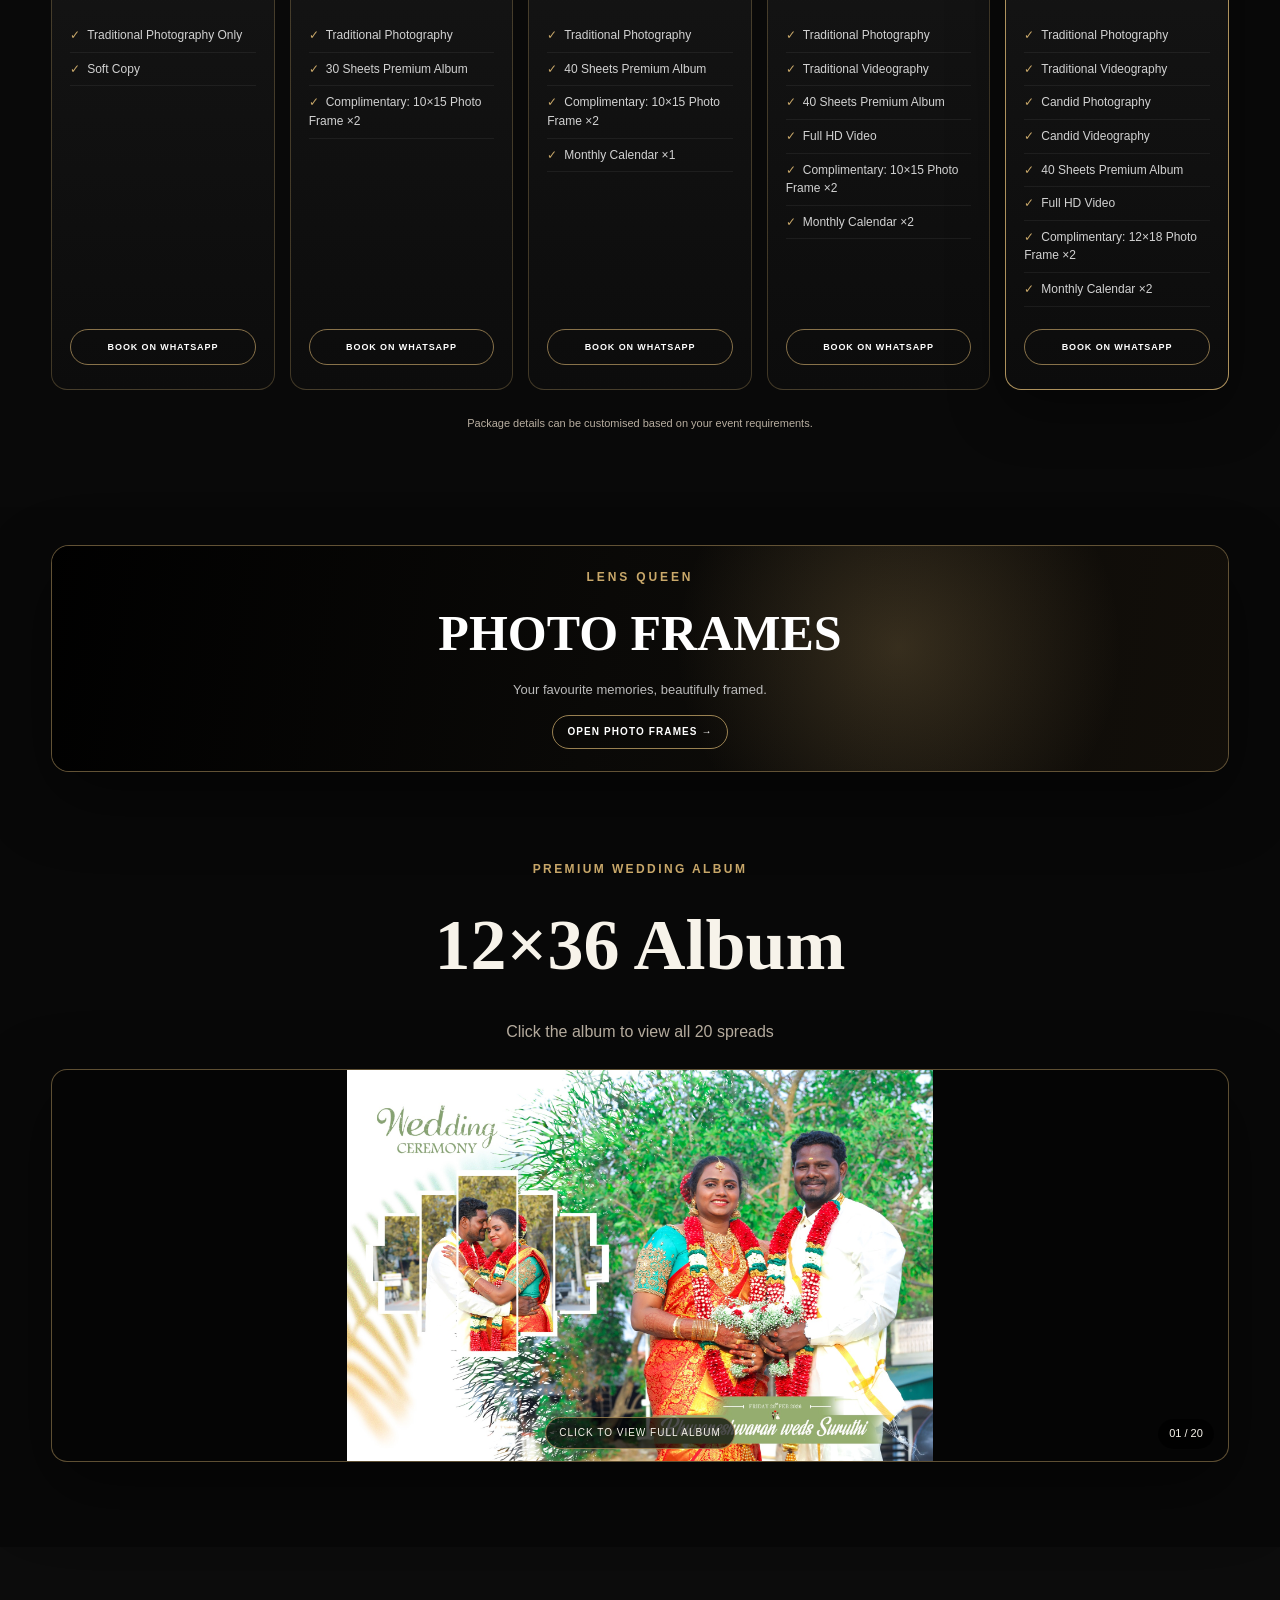
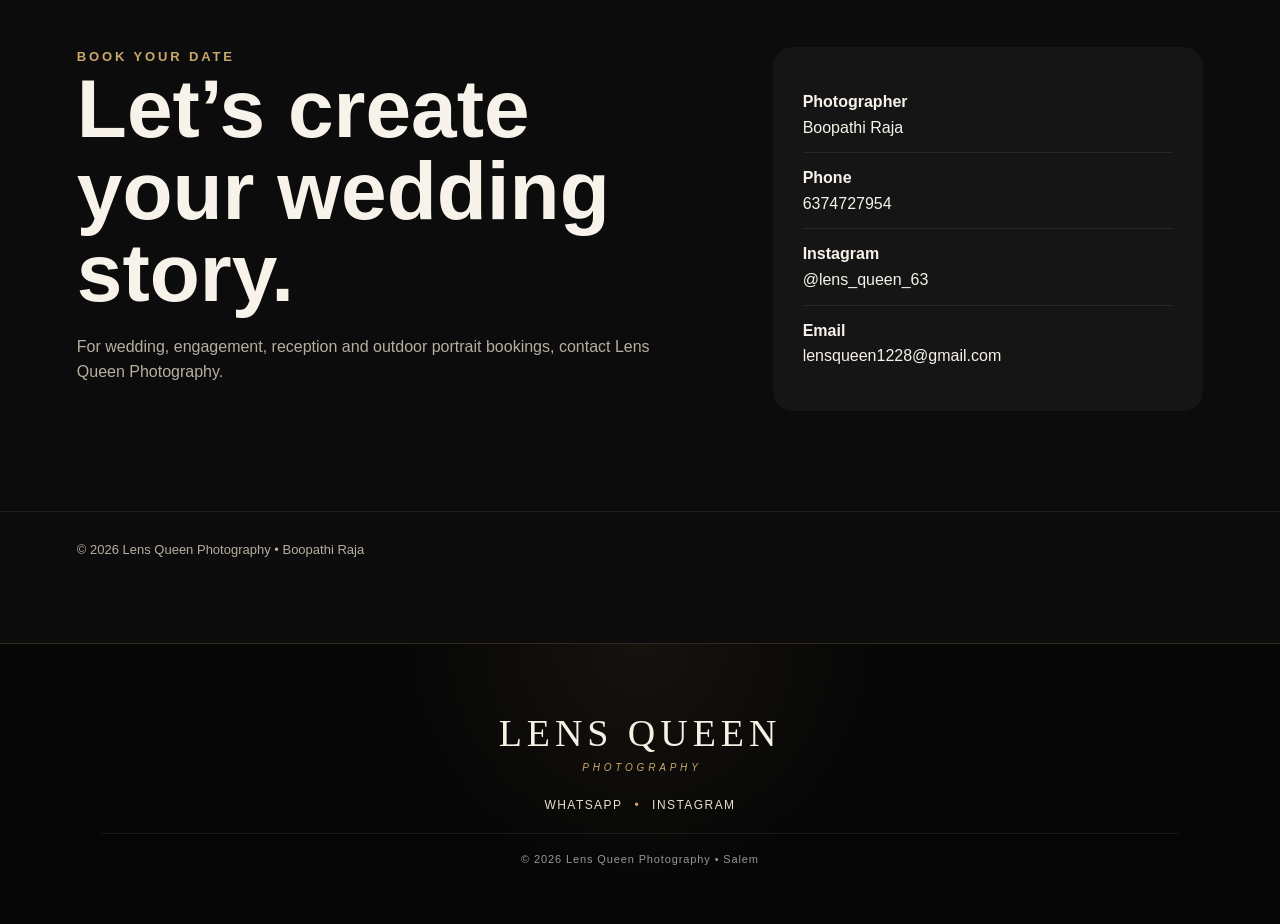
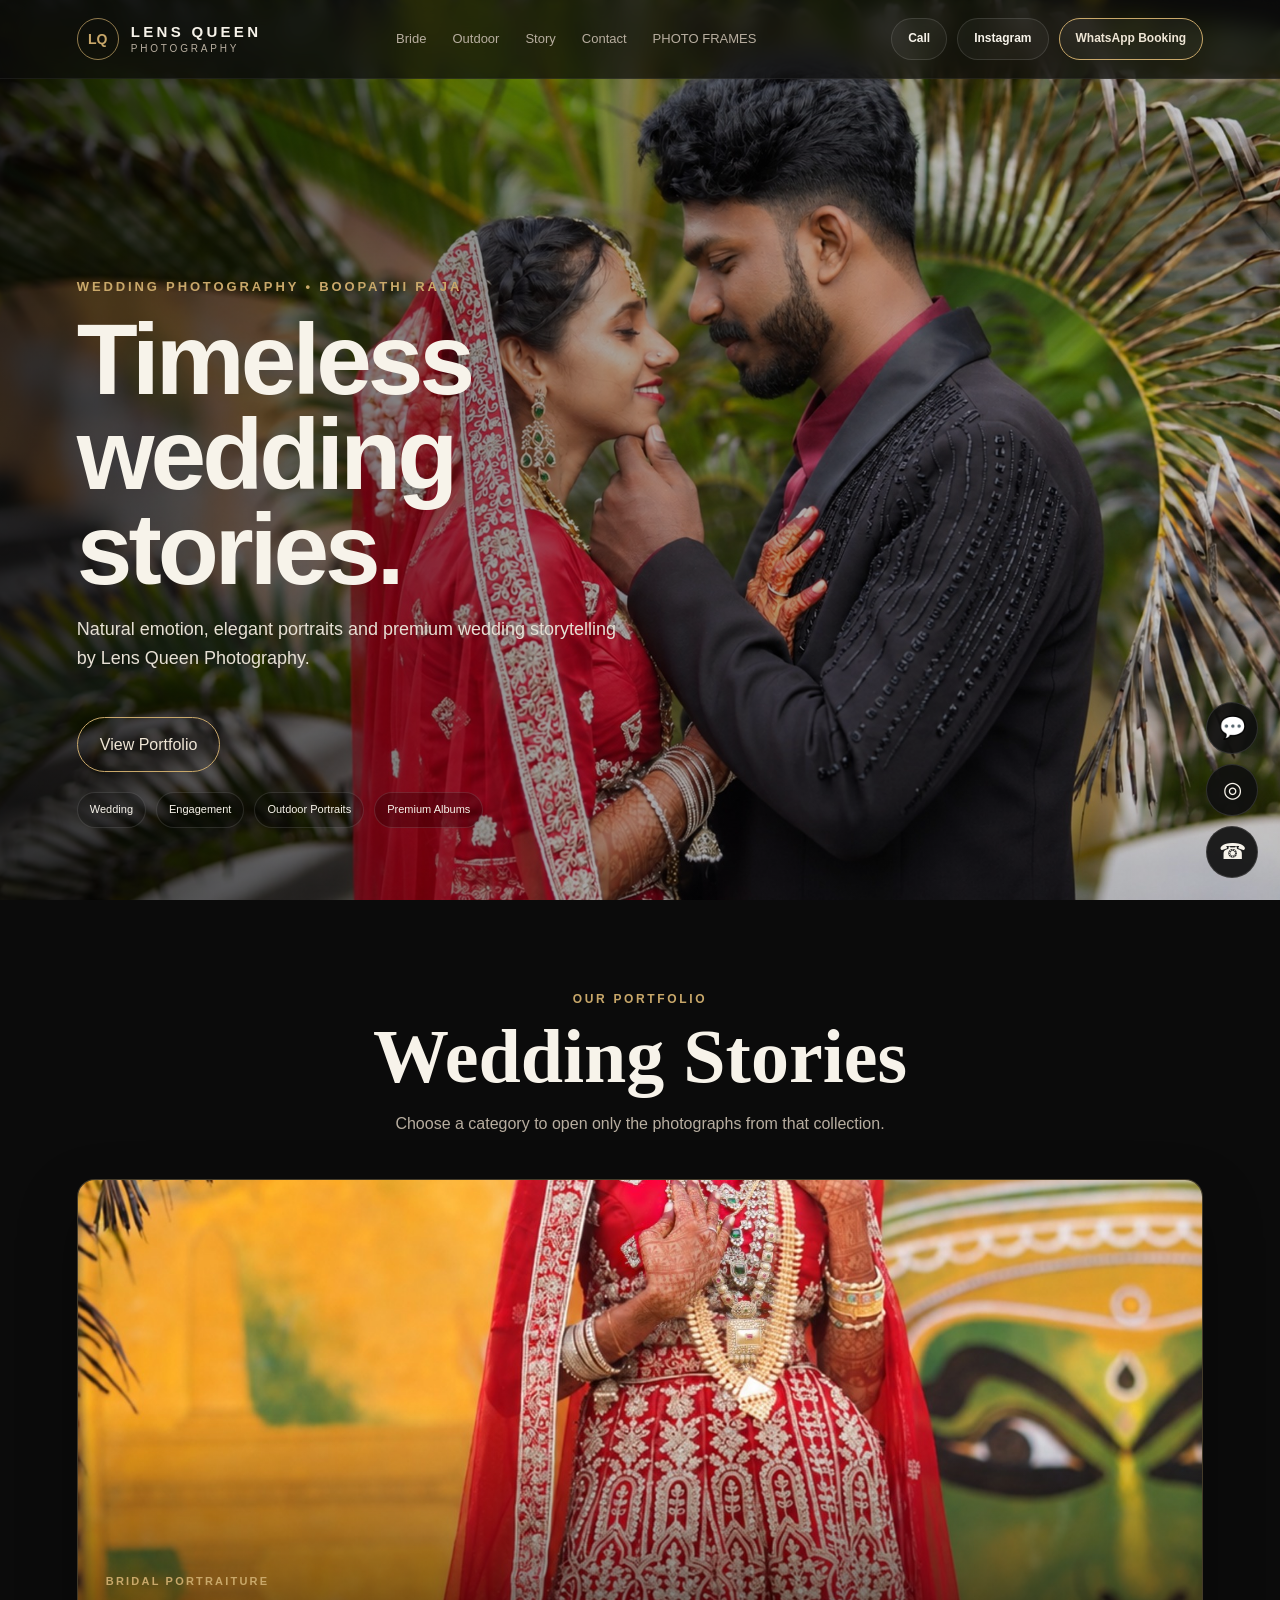
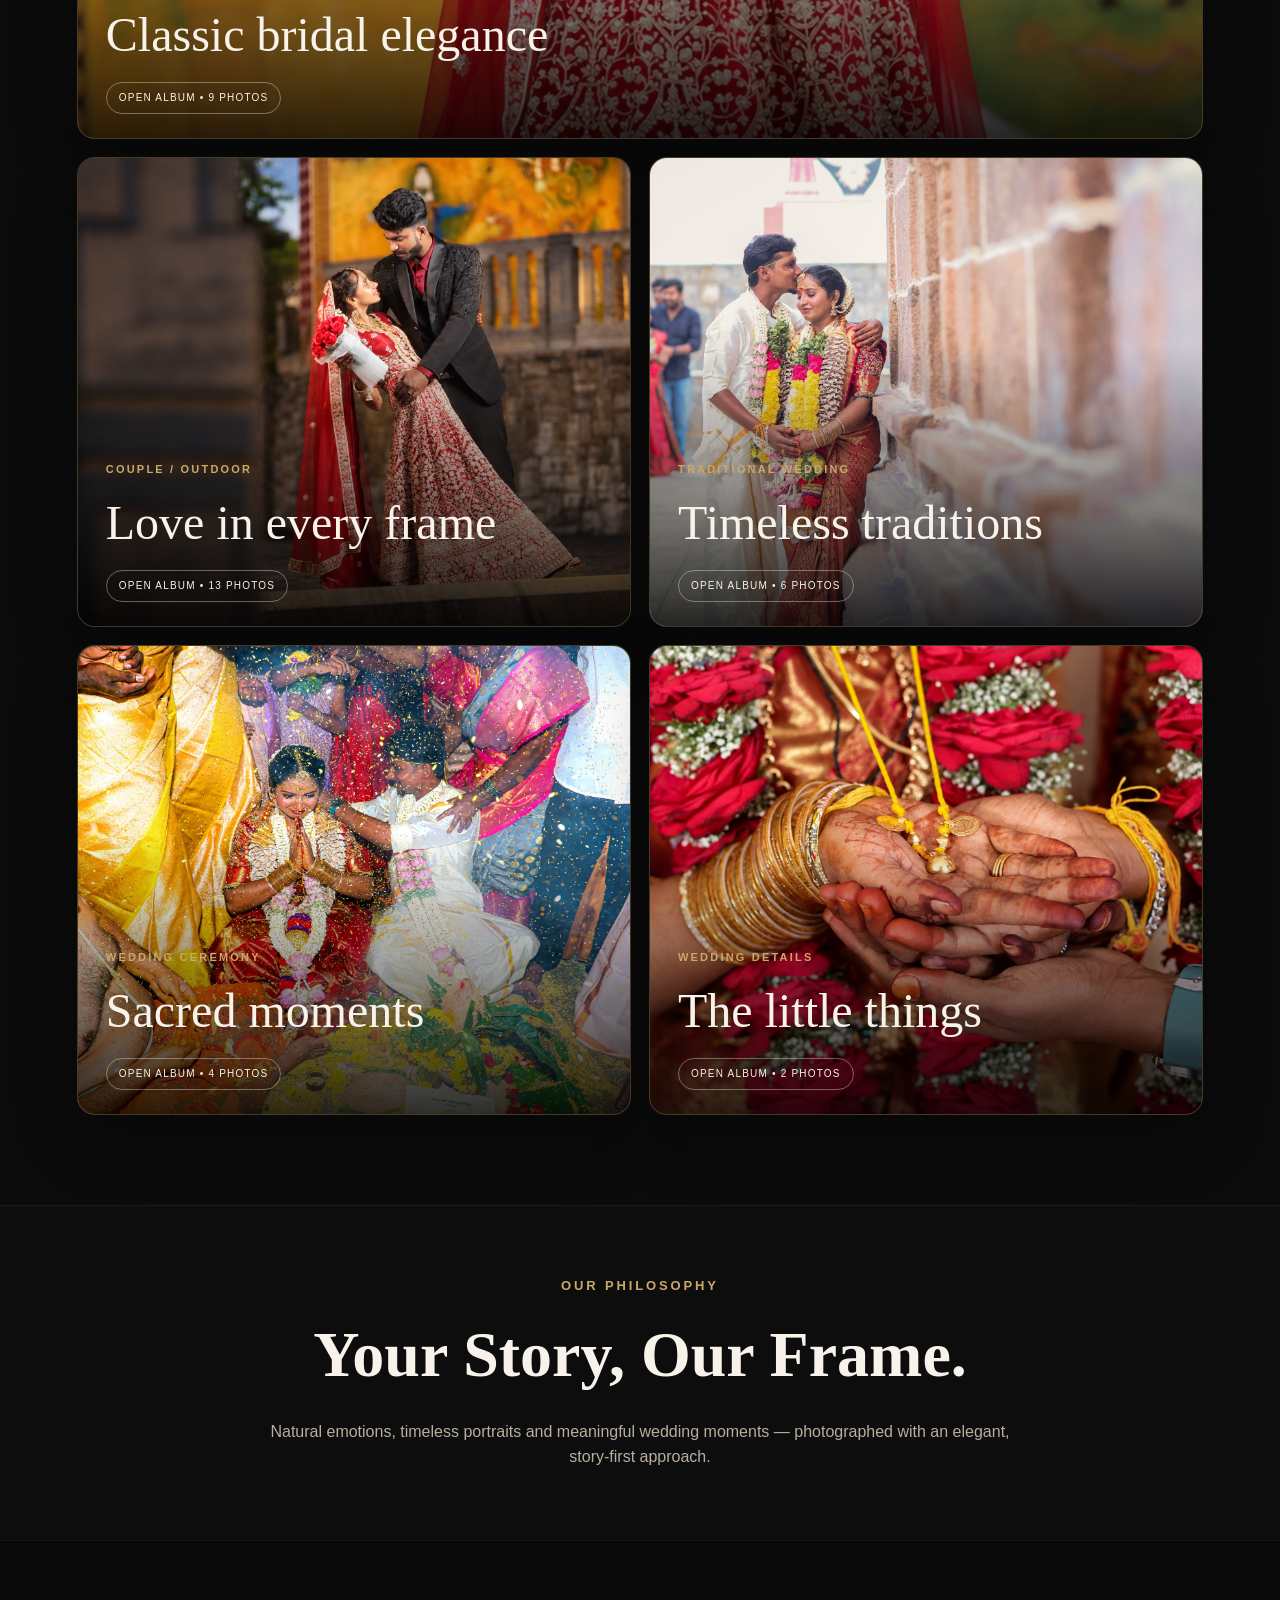
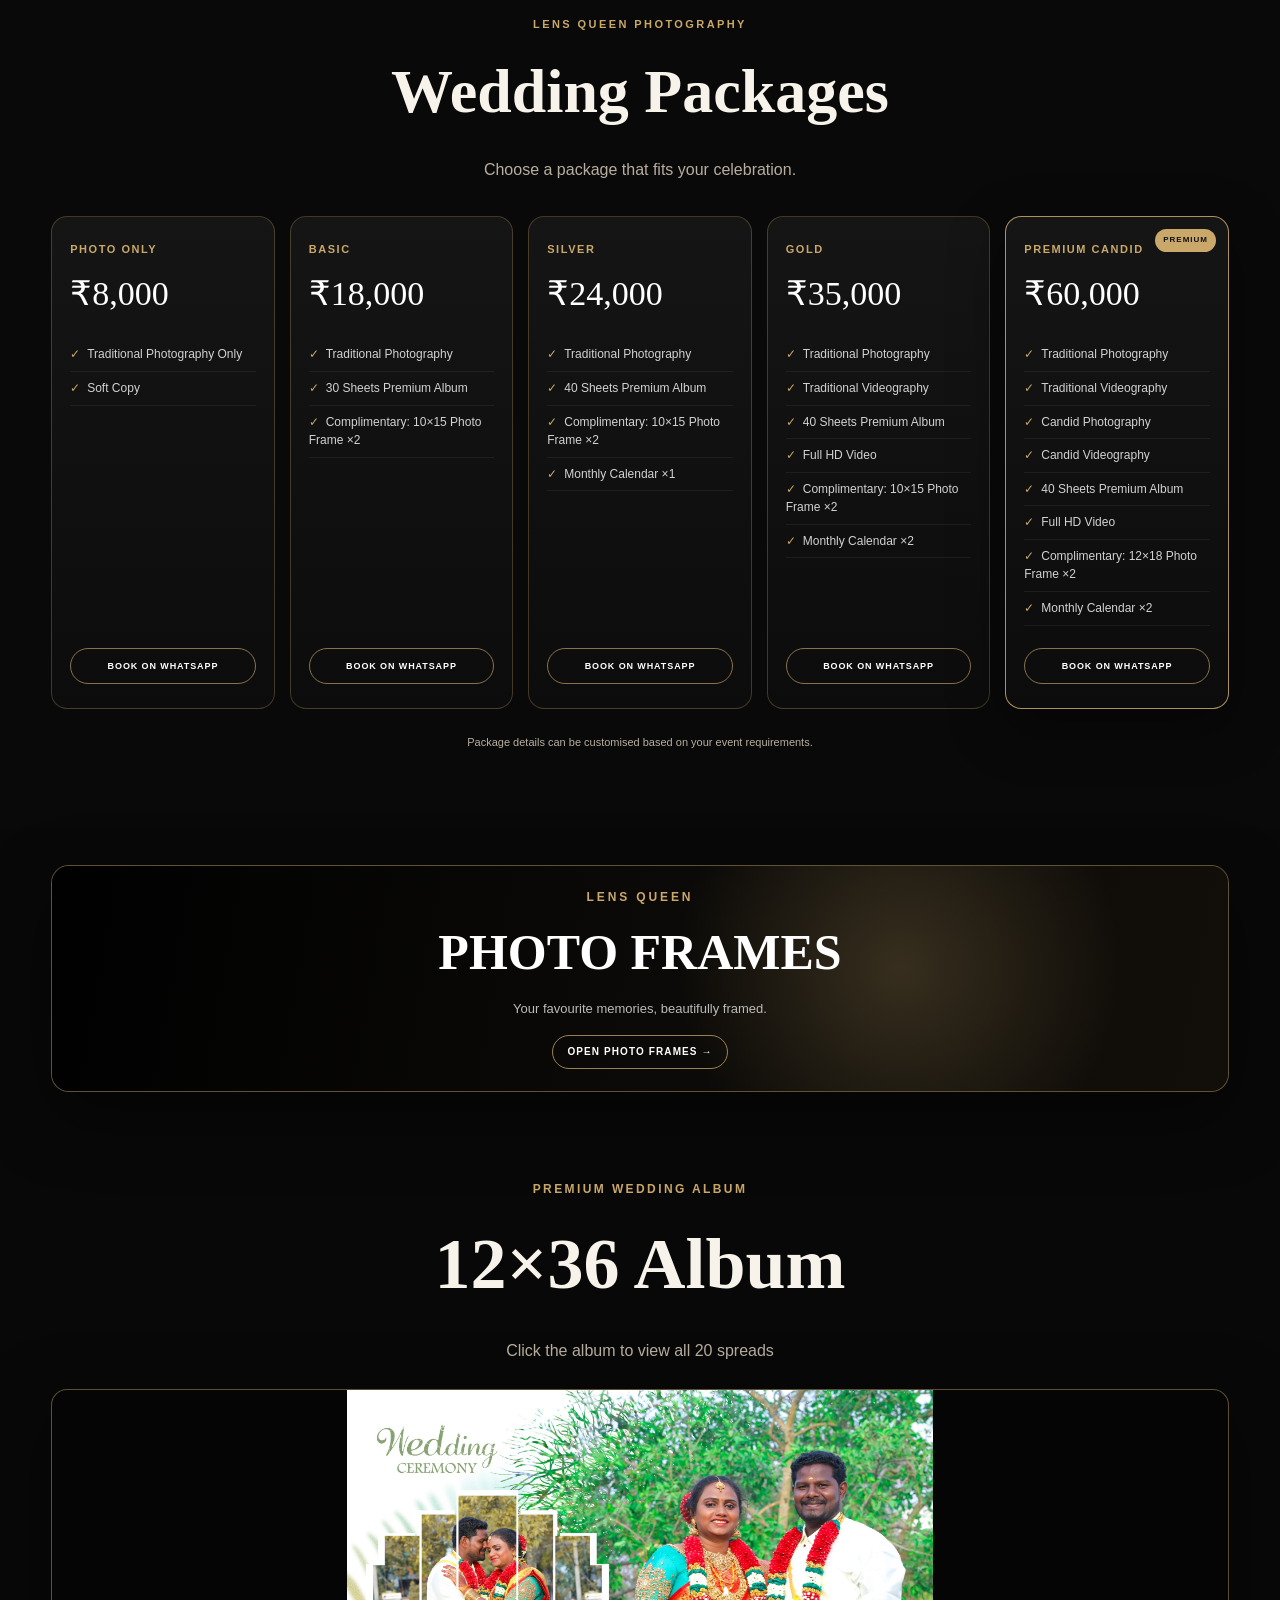
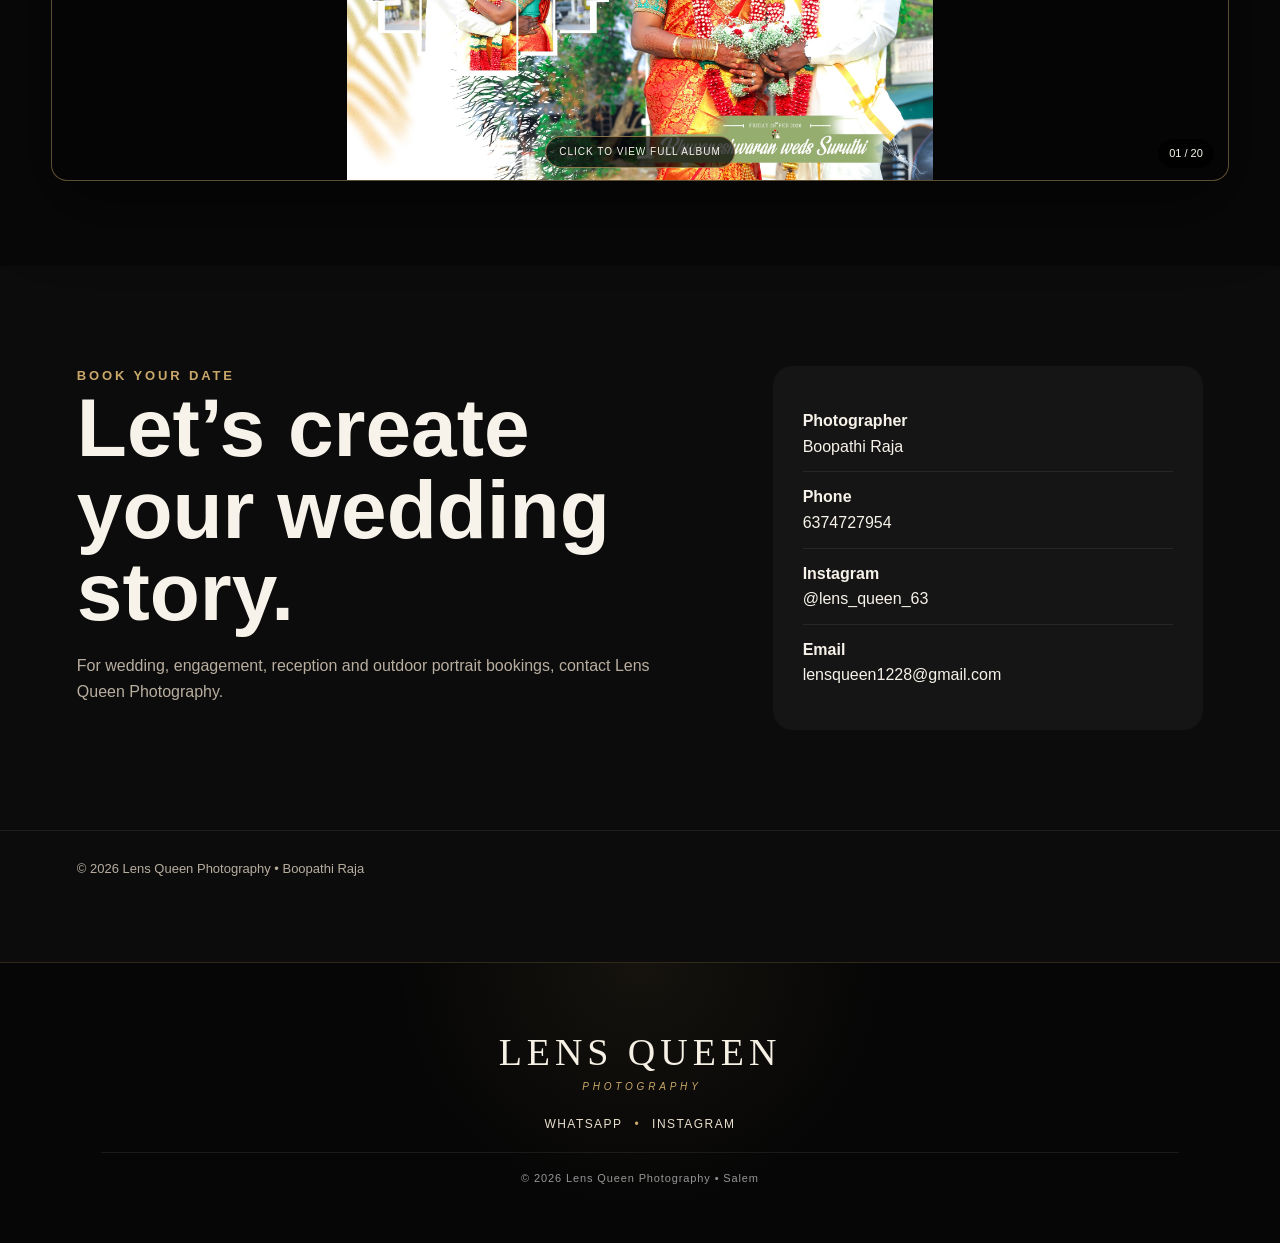
